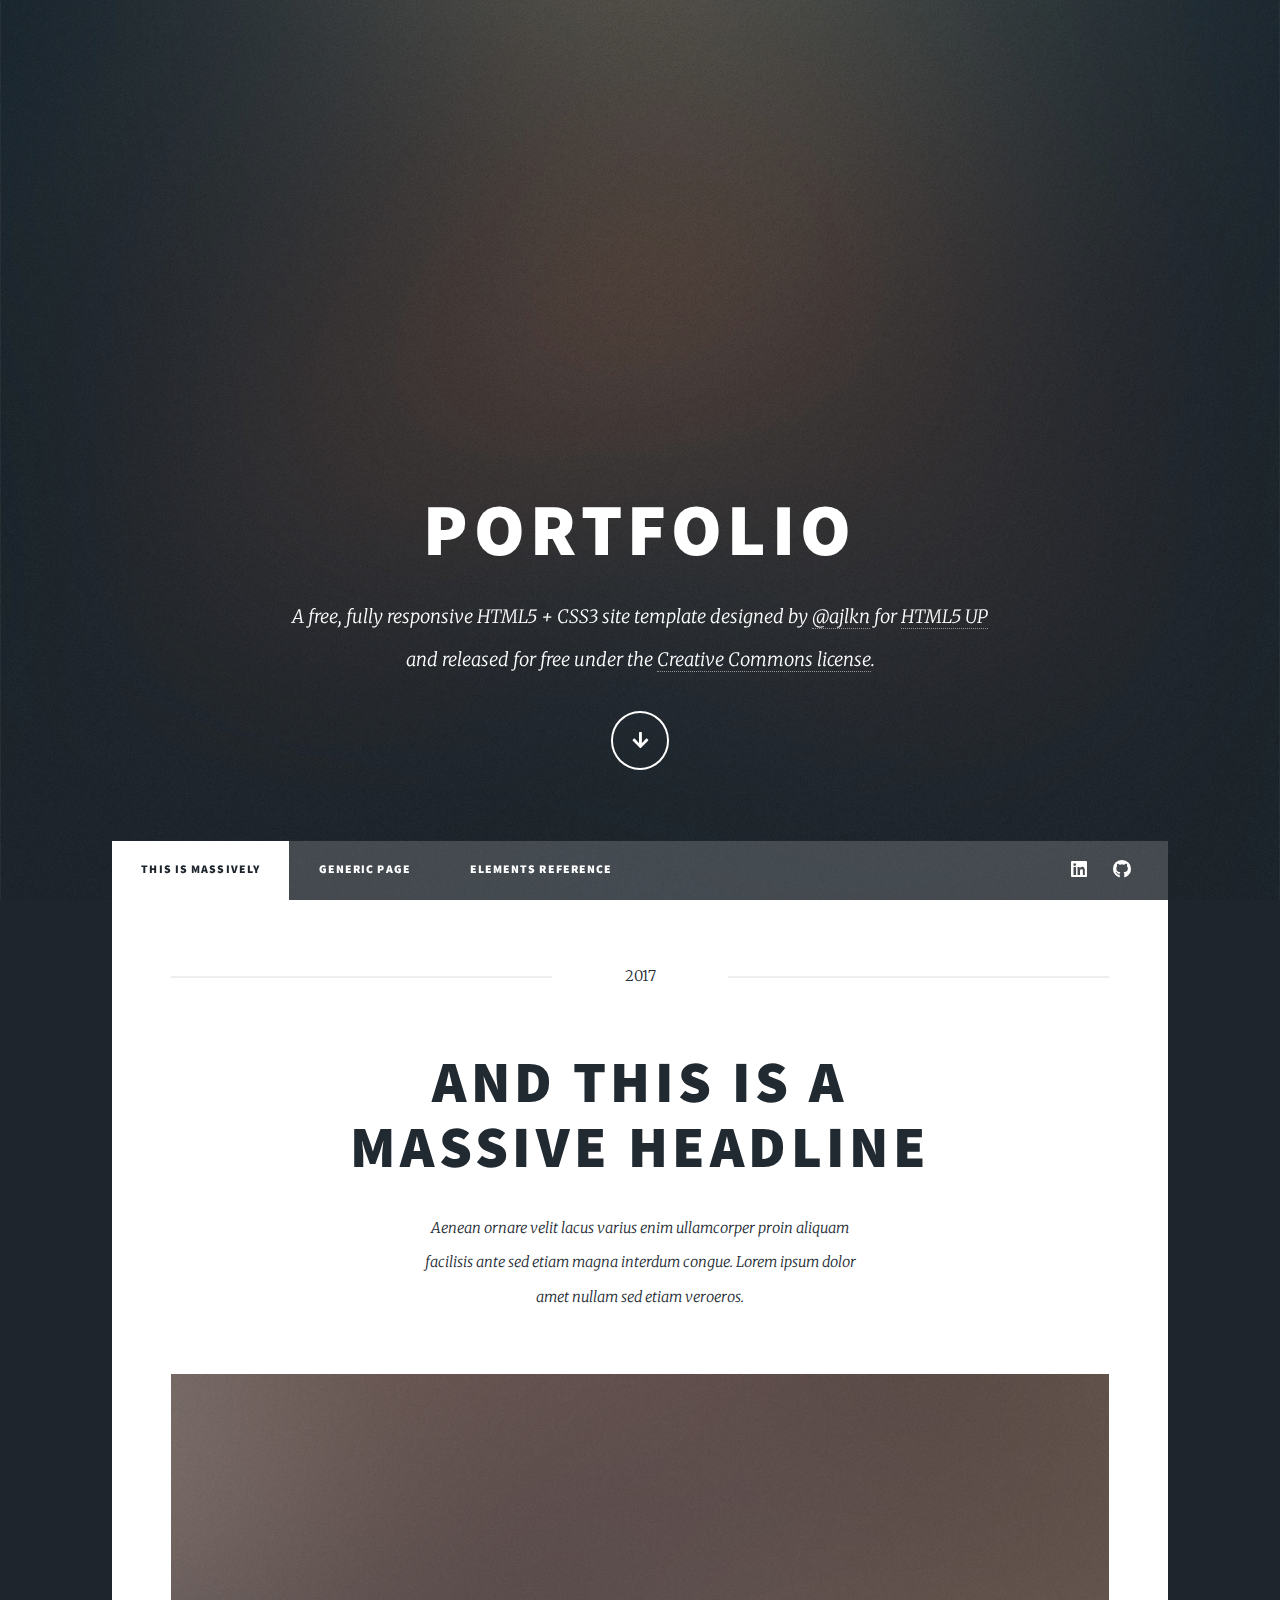
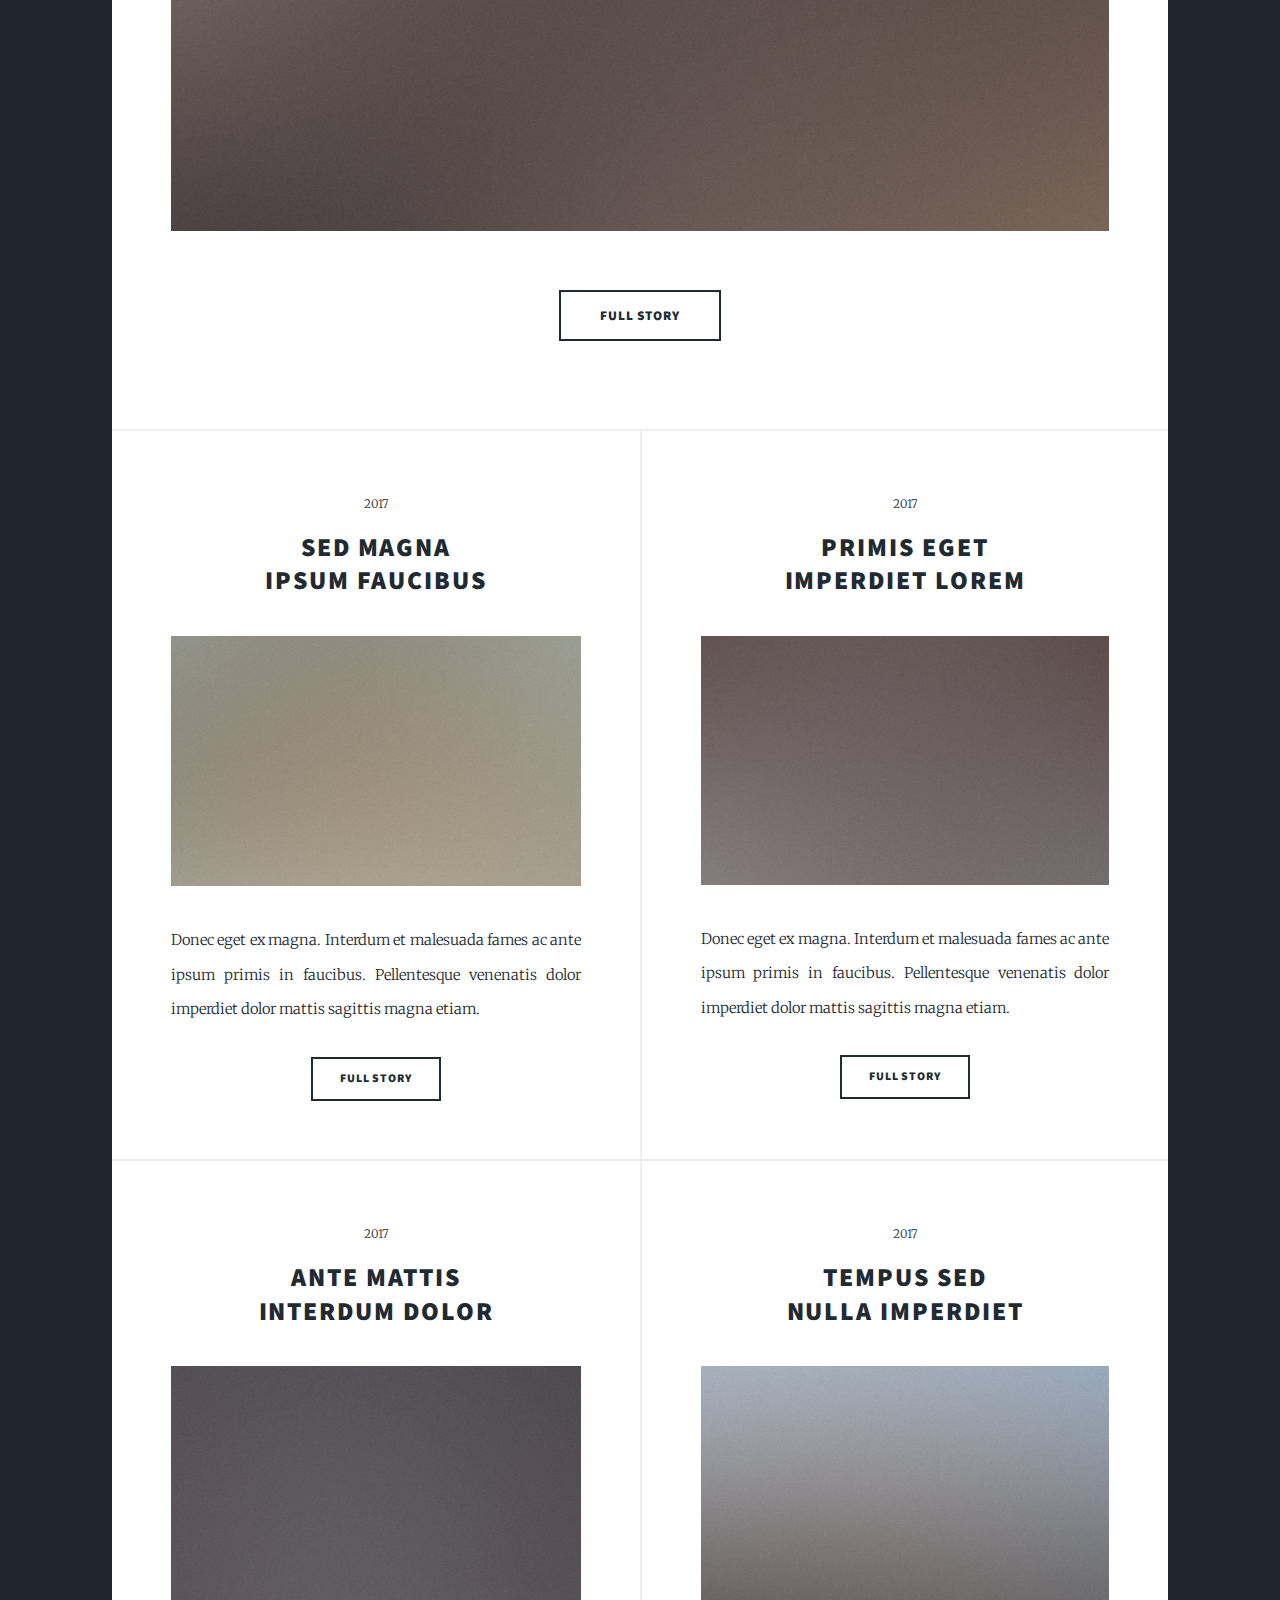
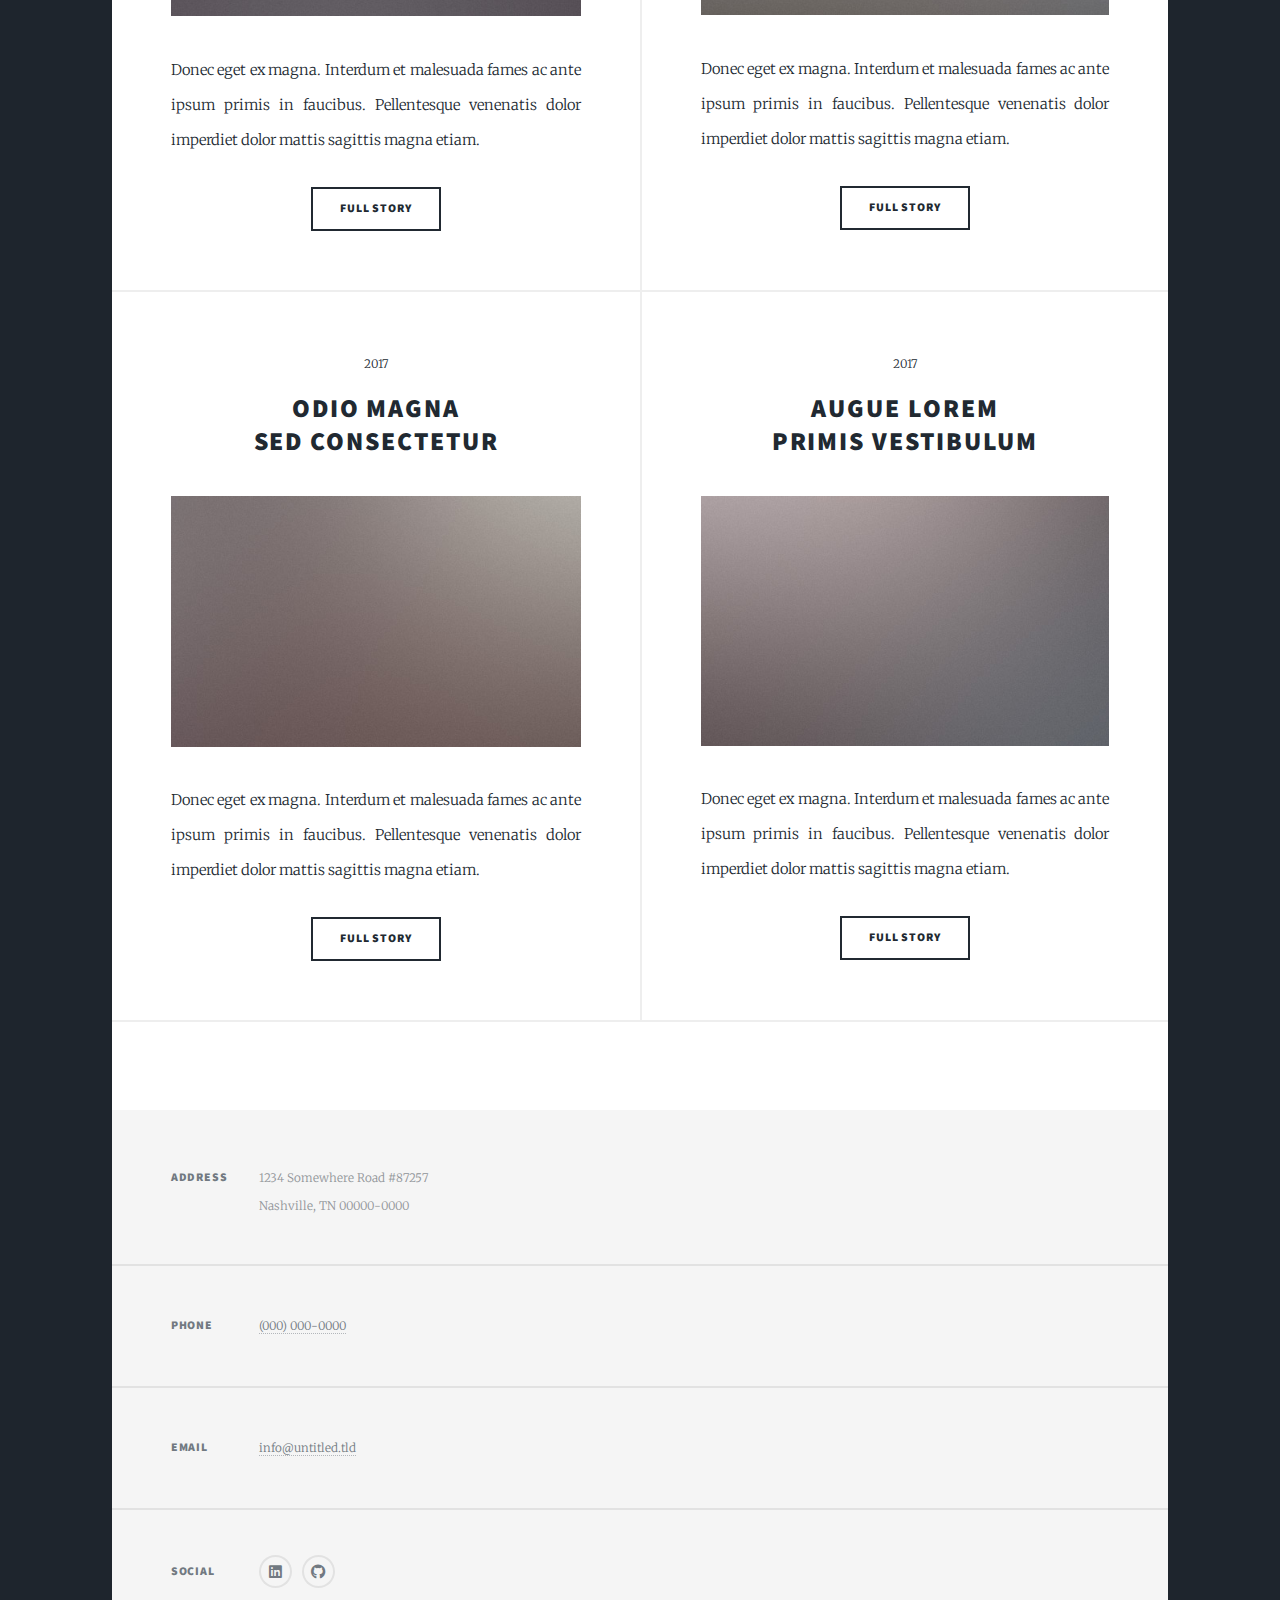
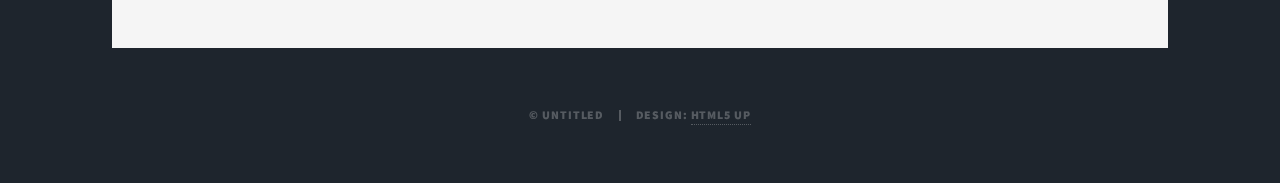
==== index.html @ 21f93334 "Add files via upload" ====
<!DOCTYPE HTML>
<!--
	Massively by HTML5 UP
	html5up.net | @ajlkn
	Free for personal and commercial use under the CCA 3.0 license (html5up.net/license)
-->
<html>
	<head>
		<title>Massively by HTML5 UP</title>
		<meta charset="utf-8" />
		<meta name="viewport" content="width=device-width, initial-scale=1, user-scalable=no" />
		<link rel="stylesheet" href="assets/css/main.css" />
		<noscript><link rel="stylesheet" href="assets/css/noscript.css" /></noscript>
	</head>
	<body class="is-preload">

		<!-- Wrapper -->
			<div id="wrapper" class="fade-in">

				<!-- Intro -->
					<div id="intro">
						<h1>Portfolio</h1>
						<p>A free, fully responsive HTML5 + CSS3 site template designed by <a href="https://twitter.com/ajlkn">@ajlkn</a> for <a href="https://html5up.net">HTML5 UP</a><br />
						and released for free under the <a href="https://html5up.net/license">Creative Commons license</a>.</p>
						<ul class="actions">
							<li><a href="#header" class="button icon solid solo fa-arrow-down scrolly">Continue</a></li>
						</ul>
					</div>

				<!-- Header -->
					<header id="header">
						<a href="index.html" class="logo">Massively</a>
					</header>

				<!-- Nav -->
					<nav id="nav">
						<ul class="links">
							<li class="active"><a href="index.html">This is Massively</a></li>
							<li><a href="generic.html">Generic Page</a></li>
							<li><a href="elements.html">Elements Reference</a></li>
						</ul>
						<ul class="icons">
							<li><a href="#" class="icon brands fa-linkedin"><span class="label">Linkedin</span></a></li>
							<li><a href="https://github.com/lightweaver2" class="icon brands fa-github"><span class="label">GitHub</span></a></li>
						</ul>
					</nav>

				<!-- Main -->
					<div id="main">

						<!-- Featured Post -->
							<article class="post featured">
								<header class="major">
									<span class="date">2017</span>
									<h2><a href="#">And this is a<br />
									massive headline</a></h2>
									<p>Aenean ornare velit lacus varius enim ullamcorper proin aliquam<br />
									facilisis ante sed etiam magna interdum congue. Lorem ipsum dolor<br />
									amet nullam sed etiam veroeros.</p>
								</header>
								<a href="#" class="image main"><img src="images/pic01.jpg" alt="" /></a>
								<ul class="actions special">
									<li><a href="#" class="button large">Full Story</a></li>
								</ul>
							</article>

						<!-- Posts -->
							<section class="posts">
								<article>
									<header>
										<span class="date">2017</span>
										<h2><a href="#">Sed magna<br />
										ipsum faucibus</a></h2>
									</header>
									<a href="#" class="image fit"><img src="images/pic02.jpg" alt="" /></a>
									<p>Donec eget ex magna. Interdum et malesuada fames ac ante ipsum primis in faucibus. Pellentesque venenatis dolor imperdiet dolor mattis sagittis magna etiam.</p>
									<ul class="actions special">
										<li><a href="#" class="button">Full Story</a></li>
									</ul>
								</article>
								<article>
									<header>
										<span class="date">2017</span>
										<h2><a href="#">Primis eget<br />
										imperdiet lorem</a></h2>
									</header>
									<a href="#" class="image fit"><img src="images/pic03.jpg" alt="" /></a>
									<p>Donec eget ex magna. Interdum et malesuada fames ac ante ipsum primis in faucibus. Pellentesque venenatis dolor imperdiet dolor mattis sagittis magna etiam.</p>
									<ul class="actions special">
										<li><a href="#" class="button">Full Story</a></li>
									</ul>
								</article>
								<article>
									<header>
										<span class="date">2017</span>
										<h2><a href="#">Ante mattis<br />
										interdum dolor</a></h2>
									</header>
									<a href="#" class="image fit"><img src="images/pic04.jpg" alt="" /></a>
									<p>Donec eget ex magna. Interdum et malesuada fames ac ante ipsum primis in faucibus. Pellentesque venenatis dolor imperdiet dolor mattis sagittis magna etiam.</p>
									<ul class="actions special">
										<li><a href="#" class="button">Full Story</a></li>
									</ul>
								</article>
								<article>
									<header>
										<span class="date">2017</span>
										<h2><a href="#">Tempus sed<br />
										nulla imperdiet</a></h2>
									</header>
									<a href="#" class="image fit"><img src="images/pic05.jpg" alt="" /></a>
									<p>Donec eget ex magna. Interdum et malesuada fames ac ante ipsum primis in faucibus. Pellentesque venenatis dolor imperdiet dolor mattis sagittis magna etiam.</p>
									<ul class="actions special">
										<li><a href="#" class="button">Full Story</a></li>
									</ul>
								</article>
								<article>
									<header>
										<span class="date">2017</span>
										<h2><a href="#">Odio magna<br />
										sed consectetur</a></h2>
									</header>
									<a href="#" class="image fit"><img src="images/pic06.jpg" alt="" /></a>
									<p>Donec eget ex magna. Interdum et malesuada fames ac ante ipsum primis in faucibus. Pellentesque venenatis dolor imperdiet dolor mattis sagittis magna etiam.</p>
									<ul class="actions special">
										<li><a href="#" class="button">Full Story</a></li>
									</ul>
								</article>
								<article>
									<header>
										<span class="date">2017</span>
										<h2><a href="#">Augue lorem<br />
										primis vestibulum</a></h2>
									</header>
									<a href="#" class="image fit"><img src="images/pic07.jpg" alt="" /></a>
									<p>Donec eget ex magna. Interdum et malesuada fames ac ante ipsum primis in faucibus. Pellentesque venenatis dolor imperdiet dolor mattis sagittis magna etiam.</p>
									<ul class="actions special">
										<li><a href="#" class="button">Full Story</a></li>
									</ul>
								</article>
							</section>

						<!-- Footer -->
							<footer>
								<!-- <div class="pagination">
									<a href="#" class="previous">Prev</a>
									<a href="#" class="page active">1</a>
									<a href="#" class="page">2</a>
									<a href="#" class="page">3</a>
									<span class="extra">&hellip;</span>
									<a href="#" class="page">8</a>
									<a href="#" class="page">9</a>
									<a href="#" class="page">10</a>
									<a href="#" class="next">Next</a>
								</div> -->
							</footer>

					</div>

				<!-- Footer -->
					<footer id="footer">
						<!-- <section>
							<form method="post" action="#">
								<div class="fields">
									<div class="field">
										<label for="name">Name</label>
										<input type="text" name="name" id="name" />
									</div>
									<div class="field">
										<label for="email">Email</label>
										<input type="text" name="email" id="email" />
									</div>
									<div class="field">
										<label for="message">Message</label>
										<textarea name="message" id="message" rows="3"></textarea>
									</div>
								</div>
								<ul class="actions">
									<li><input type="submit" value="Send Message" /></li>
								</ul>
							</form>
						</section> -->
						<section class="split contact">
							<section class="alt">
								<h3>Address</h3>
								<p>1234 Somewhere Road #87257<br />
								Nashville, TN 00000-0000</p>
							</section>
							<section>
								<h3>Phone</h3>
								<p><a href="#">(000) 000-0000</a></p>
							</section>
							<section>
								<h3>Email</h3>
								<p><a href="#">info@untitled.tld</a></p>
							</section>
							<section>
								<h3>Social</h3>
								<ul class="icons alt">
									<li><a href="#" class="icon brands fa-linkedin"><span class="label">Linkedin</span></a></li>
									<li><a href="#" class="icon brands fa-github"><span class="label">GitHub</span></a></li>
								</ul>
							</section>
						</section>
					</footer>

				<!-- Copyright -->
					<div id="copyright">
						<ul><li>&copy; Untitled</li><li>Design: <a href="https://html5up.net">HTML5 UP</a></li></ul>
					</div>

			</div>

		<!-- Scripts -->
			<script src="assets/js/jquery.min.js"></script>
			<script src="assets/js/jquery.scrollex.min.js"></script>
			<script src="assets/js/jquery.scrolly.min.js"></script>
			<script src="assets/js/browser.min.js"></script>
			<script src="assets/js/breakpoints.min.js"></script>
			<script src="assets/js/util.js"></script>
			<script src="assets/js/main.js"></script>

	</body>
</html>
---- assets/css/main.css ----
@import url(fontawesome-all.min.css);
@import url("https://fonts.googleapis.com/css?family=Merriweather:300,700,300italic,700italic|Source+Sans+Pro:900");

/*
	Massively by HTML5 UP
	html5up.net | @ajlkn
	Free for personal and commercial use under the CCA 3.0 license (html5up.net/license)
*/

html, body, div, span, applet, object,
iframe, h1, h2, h3, h4, h5, h6, p, blockquote,
pre, a, abbr, acronym, address, big, cite,
code, del, dfn, em, img, ins, kbd, q, s, samp,
small, strike, strong, sub, sup, tt, var, b,
u, i, center, dl, dt, dd, ol, ul, li, fieldset,
form, label, legend, table, caption, tbody,
tfoot, thead, tr, th, td, article, aside,
canvas, details, embed, figure, figcaption,
footer, header, hgroup, menu, nav, output, ruby,
section, summary, time, mark, audio, video {
	margin: 0;
	padding: 0;
	border: 0;
	font-size: 100%;
	font: inherit;
	vertical-align: baseline;}

article, aside, details, figcaption, figure,
footer, header, hgroup, menu, nav, section {
	display: block;}

body {
	line-height: 1;
}

ol, ul {
	list-style: none;
}

blockquote, q {
	quotes: none;
}

	blockquote:before, blockquote:after, q:before, q:after {
		content: '';
		content: none;
	}

table {
	border-collapse: collapse;
	border-spacing: 0;
}

body {
	-webkit-text-size-adjust: none;
}

mark {
	background-color: transparent;
	color: inherit;
}

input::-moz-focus-inner {
	border: 0;
	padding: 0;
}

input, select, textarea {
	-moz-appearance: none;
	-webkit-appearance: none;
	-ms-appearance: none;
	appearance: none;
}

/* Basic */

	@-ms-viewport {
		width: device-width;
	}

	body {
		-ms-overflow-style: scrollbar;
	}

	@media screen and (max-width: 480px) {

		html, body {
			min-width: 320px;
		}

	}

	html {
		box-sizing: border-box;
	}

	*, *:before, *:after {
		box-sizing: inherit;
	}

	body {
		background-color: #1e252d;
	}

		body.is-preload *, body.is-preload *:before, body.is-preload *:after {
			-moz-animation: none !important;
			-webkit-animation: none !important;
			-ms-animation: none !important;
			animation: none !important;
			-moz-transition: none !important;
			-webkit-transition: none !important;
			-ms-transition: none !important;
			transition: none !important;
		}

/* Type */

	html {
		font-size: 16pt;
	}

		@media screen and (max-width: 1680px) {

			html {
				font-size: 12pt;
			}

		}

		@media screen and (max-width: 1280px) {

			html {
				font-size: 11pt;
			}

		}

		@media screen and (max-width: 360px) {

			html {
				font-size: 10pt;
			}

		}

	body {
		color: #212931;
	}

	body, input, select, textarea {
		font-family: "Merriweather", Georgia, serif;
		font-weight: 300;
		font-size: 1rem;
		line-height: 2.375;
	}

	a {
		-moz-transition: color 0.2s ease-in-out, background-color 0.2s ease-in-out, border-color 0.2s ease-in-out, box-shadow 0.2s ease-in-out;
		-webkit-transition: color 0.2s ease-in-out, background-color 0.2s ease-in-out, border-color 0.2s ease-in-out, box-shadow 0.2s ease-in-out;
		-ms-transition: color 0.2s ease-in-out, background-color 0.2s ease-in-out, border-color 0.2s ease-in-out, box-shadow 0.2s ease-in-out;
		transition: color 0.2s ease-in-out, background-color 0.2s ease-in-out, border-color 0.2s ease-in-out, box-shadow 0.2s ease-in-out;
		border-bottom: dotted 1px;
		text-decoration: none;
	}

		a:hover {
			border-bottom-color: transparent;
		}

	strong, b {
		font-weight: 600;
	}

	em, i {
		font-style: italic;
	}

	p {
		text-align: justify;
		margin: 0 0 2rem 0;
	}

	h1, h2, h3, h4, h5, h6 {
		font-family: "Source Sans Pro", Helvetica, sans-serif;
		font-weight: 900;
		line-height: 1.5;
		letter-spacing: 0.075em;
		text-transform: uppercase;
		margin: 0 0 1rem 0;
	}

		h1 a, h2 a, h3 a, h4 a, h5 a, h6 a {
			border-bottom: 0;
			color: inherit;
			text-decoration: none;
		}

	h1 {
		font-size: 4rem;
		line-height: 1.1;
		margin: 0 0 2rem 0;
	}

	h2 {
		font-size: 1.75rem;
		line-height: 1.3;
		margin: 0 0 1.5rem 0;
	}

	h3 {
		font-size: 1.25rem;
		margin: 0 0 1.5rem 0;
	}

	h4 {
		font-size: 1rem;
	}

	h5 {
		font-size: 0.9rem;
	}

	h6 {
		font-size: 0.8rem;
	}

	sub {
		font-size: 0.8rem;
		position: relative;
		top: 0.5rem;
	}

	sup {
		font-size: 0.8rem;
		position: relative;
		top: -0.5rem;
	}

	blockquote {
		border-left: solid 4px;
		font-style: italic;
		margin: 0 0 2rem 0;
		padding: 0.5rem 0 0.5rem 2rem;
	}

	code {
		border: solid 2px;
		font-family: "Courier New", monospace;
		font-size: 0.9rem;
		margin: 0 0.25rem;
		padding: 0.25rem 0.65rem;
	}

	pre {
		-webkit-overflow-scrolling: touch;
		font-family: "Courier New", monospace;
		font-size: 0.9rem;
		margin: 0 0 2rem 0;
	}

		pre code {
			display: block;
			line-height: 1.75;
			padding: 1rem 1.5rem;
			overflow-x: auto;
		}

	hr {
		border: 0;
		border-bottom: solid 2px;
		margin: 3rem 0;
	}

		hr.major {
			margin: 5rem 0;
		}

	.align-left {
		text-align: left;
	}

	.align-center {
		text-align: center;
	}

	.align-right {
		text-align: right;
	}

	input, select, textarea {
		color: #212931;
	}

	a {
		color: #212931;
		border-bottom-color: rgba(33, 41, 49, 0.5);
	}

		a:hover {
			border-bottom-color: transparent;
			color: #18bfef !important;
		}

	strong, b {
		color: #212931;
	}

	h1, h2, h3, h4, h5, h6 {
		color: #212931;
	}

	blockquote {
		border-left-color: #eeeeee;
	}

	code {
		background: rgba(220, 220, 220, 0.25);
		border-color: #eeeeee;
	}

	hr {
		border-bottom-color: #eeeeee;
	}

/* Row */

	.row {
		display: flex;
		flex-wrap: wrap;
		box-sizing: border-box;
		align-items: stretch;
	}

		.row > * {
			box-sizing: border-box;
		}

		.row.gtr-uniform > * > :last-child {
			margin-bottom: 0;
		}

		.row.aln-left {
			justify-content: flex-start;
		}

		.row.aln-center {
			justify-content: center;
		}

		.row.aln-right {
			justify-content: flex-end;
		}

		.row.aln-top {
			align-items: flex-start;
		}

		.row.aln-middle {
			align-items: center;
		}

		.row.aln-bottom {
			align-items: flex-end;
		}

		.row > .imp {
			order: -1;
		}

		.row > .col-1 {
			width: 8.33333%;
		}

		.row > .off-1 {
			margin-left: 8.33333%;
		}

		.row > .col-2 {
			width: 16.66667%;
		}

		.row > .off-2 {
			margin-left: 16.66667%;
		}

		.row > .col-3 {
			width: 25%;
		}

		.row > .off-3 {
			margin-left: 25%;
		}

		.row > .col-4 {
			width: 33.33333%;
		}

		.row > .off-4 {
			margin-left: 33.33333%;
		}

		.row > .col-5 {
			width: 41.66667%;
		}

		.row > .off-5 {
			margin-left: 41.66667%;
		}

		.row > .col-6 {
			width: 50%;
		}

		.row > .off-6 {
			margin-left: 50%;
		}

		.row > .col-7 {
			width: 58.33333%;
		}

		.row > .off-7 {
			margin-left: 58.33333%;
		}

		.row > .col-8 {
			width: 66.66667%;
		}

		.row > .off-8 {
			margin-left: 66.66667%;
		}

		.row > .col-9 {
			width: 75%;
		}

		.row > .off-9 {
			margin-left: 75%;
		}

		.row > .col-10 {
			width: 83.33333%;
		}

		.row > .off-10 {
			margin-left: 83.33333%;
		}

		.row > .col-11 {
			width: 91.66667%;
		}

		.row > .off-11 {
			margin-left: 91.66667%;
		}

		.row > .col-12 {
			width: 100%;
		}

		.row > .off-12 {
			margin-left: 100%;
		}

		.row.gtr-0 {
			margin-top: 0;
			margin-left: 0rem;
		}

			.row.gtr-0 > * {
				padding: 0 0 0 0rem;
			}

			.row.gtr-0.gtr-uniform {
				margin-top: 0rem;
			}

				.row.gtr-0.gtr-uniform > * {
					padding-top: 0rem;
				}

		.row.gtr-25 {
			margin-top: 0;
			margin-left: -0.375rem;
		}

			.row.gtr-25 > * {
				padding: 0 0 0 0.375rem;
			}

			.row.gtr-25.gtr-uniform {
				margin-top: -0.375rem;
			}

				.row.gtr-25.gtr-uniform > * {
					padding-top: 0.375rem;
				}

		.row.gtr-50 {
			margin-top: 0;
			margin-left: -0.75rem;
		}

			.row.gtr-50 > * {
				padding: 0 0 0 0.75rem;
			}

			.row.gtr-50.gtr-uniform {
				margin-top: -0.75rem;
			}

				.row.gtr-50.gtr-uniform > * {
					padding-top: 0.75rem;
				}

		.row {
			margin-top: 0;
			margin-left: -1.5rem;
		}

			.row > * {
				padding: 0 0 0 1.5rem;
			}

			.row.gtr-uniform {
				margin-top: -1.5rem;
			}

				.row.gtr-uniform > * {
					padding-top: 1.5rem;
				}

		.row.gtr-150 {
			margin-top: 0;
			margin-left: -2.25rem;
		}

			.row.gtr-150 > * {
				padding: 0 0 0 2.25rem;
			}

			.row.gtr-150.gtr-uniform {
				margin-top: -2.25rem;
			}

				.row.gtr-150.gtr-uniform > * {
					padding-top: 2.25rem;
				}

		.row.gtr-200 {
			margin-top: 0;
			margin-left: -3rem;
		}

			.row.gtr-200 > * {
				padding: 0 0 0 3rem;
			}

			.row.gtr-200.gtr-uniform {
				margin-top: -3rem;
			}

				.row.gtr-200.gtr-uniform > * {
					padding-top: 3rem;
				}

		@media screen and (max-width: 1680px) {

			.row {
				display: flex;
				flex-wrap: wrap;
				box-sizing: border-box;
				align-items: stretch;
			}

				.row > * {
					box-sizing: border-box;
				}

				.row.gtr-uniform > * > :last-child {
					margin-bottom: 0;
				}

				.row.aln-left {
					justify-content: flex-start;
				}

				.row.aln-center {
					justify-content: center;
				}

				.row.aln-right {
					justify-content: flex-end;
				}

				.row.aln-top {
					align-items: flex-start;
				}

				.row.aln-middle {
					align-items: center;
				}

				.row.aln-bottom {
					align-items: flex-end;
				}

				.row > .imp-xlarge {
					order: -1;
				}

				.row > .col-1-xlarge {
					width: 8.33333%;
				}

				.row > .off-1-xlarge {
					margin-left: 8.33333%;
				}

				.row > .col-2-xlarge {
					width: 16.66667%;
				}

				.row > .off-2-xlarge {
					margin-left: 16.66667%;
				}

				.row > .col-3-xlarge {
					width: 25%;
				}

				.row > .off-3-xlarge {
					margin-left: 25%;
				}

				.row > .col-4-xlarge {
					width: 33.33333%;
				}

				.row > .off-4-xlarge {
					margin-left: 33.33333%;
				}

				.row > .col-5-xlarge {
					width: 41.66667%;
				}

				.row > .off-5-xlarge {
					margin-left: 41.66667%;
				}

				.row > .col-6-xlarge {
					width: 50%;
				}

				.row > .off-6-xlarge {
					margin-left: 50%;
				}

				.row > .col-7-xlarge {
					width: 58.33333%;
				}

				.row > .off-7-xlarge {
					margin-left: 58.33333%;
				}

				.row > .col-8-xlarge {
					width: 66.66667%;
				}

				.row > .off-8-xlarge {
					margin-left: 66.66667%;
				}

				.row > .col-9-xlarge {
					width: 75%;
				}

				.row > .off-9-xlarge {
					margin-left: 75%;
				}

				.row > .col-10-xlarge {
					width: 83.33333%;
				}

				.row > .off-10-xlarge {
					margin-left: 83.33333%;
				}

				.row > .col-11-xlarge {
					width: 91.66667%;
				}

				.row > .off-11-xlarge {
					margin-left: 91.66667%;
				}

				.row > .col-12-xlarge {
					width: 100%;
				}

				.row > .off-12-xlarge {
					margin-left: 100%;
				}

				.row.gtr-0 {
					margin-top: 0;
					margin-left: 0rem;
				}

					.row.gtr-0 > * {
						padding: 0 0 0 0rem;
					}

					.row.gtr-0.gtr-uniform {
						margin-top: 0rem;
					}

						.row.gtr-0.gtr-uniform > * {
							padding-top: 0rem;
						}

				.row.gtr-25 {
					margin-top: 0;
					margin-left: -0.375rem;
				}

					.row.gtr-25 > * {
						padding: 0 0 0 0.375rem;
					}

					.row.gtr-25.gtr-uniform {
						margin-top: -0.375rem;
					}

						.row.gtr-25.gtr-uniform > * {
							padding-top: 0.375rem;
						}

				.row.gtr-50 {
					margin-top: 0;
					margin-left: -0.75rem;
				}

					.row.gtr-50 > * {
						padding: 0 0 0 0.75rem;
					}

					.row.gtr-50.gtr-uniform {
						margin-top: -0.75rem;
					}

						.row.gtr-50.gtr-uniform > * {
							padding-top: 0.75rem;
						}

				.row {
					margin-top: 0;
					margin-left: -1.5rem;
				}

					.row > * {
						padding: 0 0 0 1.5rem;
					}

					.row.gtr-uniform {
						margin-top: -1.5rem;
					}

						.row.gtr-uniform > * {
							padding-top: 1.5rem;
						}

				.row.gtr-150 {
					margin-top: 0;
					margin-left: -2.25rem;
				}

					.row.gtr-150 > * {
						padding: 0 0 0 2.25rem;
					}

					.row.gtr-150.gtr-uniform {
						margin-top: -2.25rem;
					}

						.row.gtr-150.gtr-uniform > * {
							padding-top: 2.25rem;
						}

				.row.gtr-200 {
					margin-top: 0;
					margin-left: -3rem;
				}

					.row.gtr-200 > * {
						padding: 0 0 0 3rem;
					}

					.row.gtr-200.gtr-uniform {
						margin-top: -3rem;
					}

						.row.gtr-200.gtr-uniform > * {
							padding-top: 3rem;
						}

		}

		@media screen and (max-width: 1280px) {

			.row {
				display: flex;
				flex-wrap: wrap;
				box-sizing: border-box;
				align-items: stretch;
			}

				.row > * {
					box-sizing: border-box;
				}

				.row.gtr-uniform > * > :last-child {
					margin-bottom: 0;
				}

				.row.aln-left {
					justify-content: flex-start;
				}

				.row.aln-center {
					justify-content: center;
				}

				.row.aln-right {
					justify-content: flex-end;
				}

				.row.aln-top {
					align-items: flex-start;
				}

				.row.aln-middle {
					align-items: center;
				}

				.row.aln-bottom {
					align-items: flex-end;
				}

				.row > .imp-large {
					order: -1;
				}

				.row > .col-1-large {
					width: 8.33333%;
				}

				.row > .off-1-large {
					margin-left: 8.33333%;
				}

				.row > .col-2-large {
					width: 16.66667%;
				}

				.row > .off-2-large {
					margin-left: 16.66667%;
				}

				.row > .col-3-large {
					width: 25%;
				}

				.row > .off-3-large {
					margin-left: 25%;
				}

				.row > .col-4-large {
					width: 33.33333%;
				}

				.row > .off-4-large {
					margin-left: 33.33333%;
				}

				.row > .col-5-large {
					width: 41.66667%;
				}

				.row > .off-5-large {
					margin-left: 41.66667%;
				}

				.row > .col-6-large {
					width: 50%;
				}

				.row > .off-6-large {
					margin-left: 50%;
				}

				.row > .col-7-large {
					width: 58.33333%;
				}

				.row > .off-7-large {
					margin-left: 58.33333%;
				}

				.row > .col-8-large {
					width: 66.66667%;
				}

				.row > .off-8-large {
					margin-left: 66.66667%;
				}

				.row > .col-9-large {
					width: 75%;
				}

				.row > .off-9-large {
					margin-left: 75%;
				}

				.row > .col-10-large {
					width: 83.33333%;
				}

				.row > .off-10-large {
					margin-left: 83.33333%;
				}

				.row > .col-11-large {
					width: 91.66667%;
				}

				.row > .off-11-large {
					margin-left: 91.66667%;
				}

				.row > .col-12-large {
					width: 100%;
				}

				.row > .off-12-large {
					margin-left: 100%;
				}

				.row.gtr-0 {
					margin-top: 0;
					margin-left: 0rem;
				}

					.row.gtr-0 > * {
						padding: 0 0 0 0rem;
					}

					.row.gtr-0.gtr-uniform {
						margin-top: 0rem;
					}

						.row.gtr-0.gtr-uniform > * {
							padding-top: 0rem;
						}

				.row.gtr-25 {
					margin-top: 0;
					margin-left: -0.375rem;
				}

					.row.gtr-25 > * {
						padding: 0 0 0 0.375rem;
					}

					.row.gtr-25.gtr-uniform {
						margin-top: -0.375rem;
					}

						.row.gtr-25.gtr-uniform > * {
							padding-top: 0.375rem;
						}

				.row.gtr-50 {
					margin-top: 0;
					margin-left: -0.75rem;
				}

					.row.gtr-50 > * {
						padding: 0 0 0 0.75rem;
					}

					.row.gtr-50.gtr-uniform {
						margin-top: -0.75rem;
					}

						.row.gtr-50.gtr-uniform > * {
							padding-top: 0.75rem;
						}

				.row {
					margin-top: 0;
					margin-left: -1.5rem;
				}

					.row > * {
						padding: 0 0 0 1.5rem;
					}

					.row.gtr-uniform {
						margin-top: -1.5rem;
					}

						.row.gtr-uniform > * {
							padding-top: 1.5rem;
						}

				.row.gtr-150 {
					margin-top: 0;
					margin-left: -2.25rem;
				}

					.row.gtr-150 > * {
						padding: 0 0 0 2.25rem;
					}

					.row.gtr-150.gtr-uniform {
						margin-top: -2.25rem;
					}

						.row.gtr-150.gtr-uniform > * {
							padding-top: 2.25rem;
						}

				.row.gtr-200 {
					margin-top: 0;
					margin-left: -3rem;
				}

					.row.gtr-200 > * {
						padding: 0 0 0 3rem;
					}

					.row.gtr-200.gtr-uniform {
						margin-top: -3rem;
					}

						.row.gtr-200.gtr-uniform > * {
							padding-top: 3rem;
						}

		}

		@media screen and (max-width: 980px) {

			.row {
				display: flex;
				flex-wrap: wrap;
				box-sizing: border-box;
				align-items: stretch;
			}

				.row > * {
					box-sizing: border-box;
				}

				.row.gtr-uniform > * > :last-child {
					margin-bottom: 0;
				}

				.row.aln-left {
					justify-content: flex-start;
				}

				.row.aln-center {
					justify-content: center;
				}

				.row.aln-right {
					justify-content: flex-end;
				}

				.row.aln-top {
					align-items: flex-start;
				}

				.row.aln-middle {
					align-items: center;
				}

				.row.aln-bottom {
					align-items: flex-end;
				}

				.row > .imp-medium {
					order: -1;
				}

				.row > .col-1-medium {
					width: 8.33333%;
				}

				.row > .off-1-medium {
					margin-left: 8.33333%;
				}

				.row > .col-2-medium {
					width: 16.66667%;
				}

				.row > .off-2-medium {
					margin-left: 16.66667%;
				}

				.row > .col-3-medium {
					width: 25%;
				}

				.row > .off-3-medium {
					margin-left: 25%;
				}

				.row > .col-4-medium {
					width: 33.33333%;
				}

				.row > .off-4-medium {
					margin-left: 33.33333%;
				}

				.row > .col-5-medium {
					width: 41.66667%;
				}

				.row > .off-5-medium {
					margin-left: 41.66667%;
				}

				.row > .col-6-medium {
					width: 50%;
				}

				.row > .off-6-medium {
					margin-left: 50%;
				}

				.row > .col-7-medium {
					width: 58.33333%;
				}

				.row > .off-7-medium {
					margin-left: 58.33333%;
				}

				.row > .col-8-medium {
					width: 66.66667%;
				}

				.row > .off-8-medium {
					margin-left: 66.66667%;
				}

				.row > .col-9-medium {
					width: 75%;
				}

				.row > .off-9-medium {
					margin-left: 75%;
				}

				.row > .col-10-medium {
					width: 83.33333%;
				}

				.row > .off-10-medium {
					margin-left: 83.33333%;
				}

				.row > .col-11-medium {
					width: 91.66667%;
				}

				.row > .off-11-medium {
					margin-left: 91.66667%;
				}

				.row > .col-12-medium {
					width: 100%;
				}

				.row > .off-12-medium {
					margin-left: 100%;
				}

				.row.gtr-0 {
					margin-top: 0;
					margin-left: 0rem;
				}

					.row.gtr-0 > * {
						padding: 0 0 0 0rem;
					}

					.row.gtr-0.gtr-uniform {
						margin-top: 0rem;
					}

						.row.gtr-0.gtr-uniform > * {
							padding-top: 0rem;
						}

				.row.gtr-25 {
					margin-top: 0;
					margin-left: -0.375rem;
				}

					.row.gtr-25 > * {
						padding: 0 0 0 0.375rem;
					}

					.row.gtr-25.gtr-uniform {
						margin-top: -0.375rem;
					}

						.row.gtr-25.gtr-uniform > * {
							padding-top: 0.375rem;
						}

				.row.gtr-50 {
					margin-top: 0;
					margin-left: -0.75rem;
				}

					.row.gtr-50 > * {
						padding: 0 0 0 0.75rem;
					}

					.row.gtr-50.gtr-uniform {
						margin-top: -0.75rem;
					}

						.row.gtr-50.gtr-uniform > * {
							padding-top: 0.75rem;
						}

				.row {
					margin-top: 0;
					margin-left: -1.5rem;
				}

					.row > * {
						padding: 0 0 0 1.5rem;
					}

					.row.gtr-uniform {
						margin-top: -1.5rem;
					}

						.row.gtr-uniform > * {
							padding-top: 1.5rem;
						}

				.row.gtr-150 {
					margin-top: 0;
					margin-left: -2.25rem;
				}

					.row.gtr-150 > * {
						padding: 0 0 0 2.25rem;
					}

					.row.gtr-150.gtr-uniform {
						margin-top: -2.25rem;
					}

						.row.gtr-150.gtr-uniform > * {
							padding-top: 2.25rem;
						}

				.row.gtr-200 {
					margin-top: 0;
					margin-left: -3rem;
				}

					.row.gtr-200 > * {
						padding: 0 0 0 3rem;
					}

					.row.gtr-200.gtr-uniform {
						margin-top: -3rem;
					}

						.row.gtr-200.gtr-uniform > * {
							padding-top: 3rem;
						}

		}

		@media screen and (max-width: 736px) {

			.row {
				display: flex;
				flex-wrap: wrap;
				box-sizing: border-box;
				align-items: stretch;
			}

				.row > * {
					box-sizing: border-box;
				}

				.row.gtr-uniform > * > :last-child {
					margin-bottom: 0;
				}

				.row.aln-left {
					justify-content: flex-start;
				}

				.row.aln-center {
					justify-content: center;
				}

				.row.aln-right {
					justify-content: flex-end;
				}

				.row.aln-top {
					align-items: flex-start;
				}

				.row.aln-middle {
					align-items: center;
				}

				.row.aln-bottom {
					align-items: flex-end;
				}

				.row > .imp-small {
					order: -1;
				}

				.row > .col-1-small {
					width: 8.33333%;
				}

				.row > .off-1-small {
					margin-left: 8.33333%;
				}

				.row > .col-2-small {
					width: 16.66667%;
				}

				.row > .off-2-small {
					margin-left: 16.66667%;
				}

				.row > .col-3-small {
					width: 25%;
				}

				.row > .off-3-small {
					margin-left: 25%;
				}

				.row > .col-4-small {
					width: 33.33333%;
				}

				.row > .off-4-small {
					margin-left: 33.33333%;
				}

				.row > .col-5-small {
					width: 41.66667%;
				}

				.row > .off-5-small {
					margin-left: 41.66667%;
				}

				.row > .col-6-small {
					width: 50%;
				}

				.row > .off-6-small {
					margin-left: 50%;
				}

				.row > .col-7-small {
					width: 58.33333%;
				}

				.row > .off-7-small {
					margin-left: 58.33333%;
				}

				.row > .col-8-small {
					width: 66.66667%;
				}

				.row > .off-8-small {
					margin-left: 66.66667%;
				}

				.row > .col-9-small {
					width: 75%;
				}

				.row > .off-9-small {
					margin-left: 75%;
				}

				.row > .col-10-small {
					width: 83.33333%;
				}

				.row > .off-10-small {
					margin-left: 83.33333%;
				}

				.row > .col-11-small {
					width: 91.66667%;
				}

				.row > .off-11-small {
					margin-left: 91.66667%;
				}

				.row > .col-12-small {
					width: 100%;
				}

				.row > .off-12-small {
					margin-left: 100%;
				}

				.row.gtr-0 {
					margin-top: 0;
					margin-left: 0rem;
				}

					.row.gtr-0 > * {
						padding: 0 0 0 0rem;
					}

					.row.gtr-0.gtr-uniform {
						margin-top: 0rem;
					}

						.row.gtr-0.gtr-uniform > * {
							padding-top: 0rem;
						}

				.row.gtr-25 {
					margin-top: 0;
					margin-left: -0.375rem;
				}

					.row.gtr-25 > * {
						padding: 0 0 0 0.375rem;
					}

					.row.gtr-25.gtr-uniform {
						margin-top: -0.375rem;
					}

						.row.gtr-25.gtr-uniform > * {
							padding-top: 0.375rem;
						}

				.row.gtr-50 {
					margin-top: 0;
					margin-left: -0.75rem;
				}

					.row.gtr-50 > * {
						padding: 0 0 0 0.75rem;
					}

					.row.gtr-50.gtr-uniform {
						margin-top: -0.75rem;
					}

						.row.gtr-50.gtr-uniform > * {
							padding-top: 0.75rem;
						}

				.row {
					margin-top: 0;
					margin-left: -1.5rem;
				}

					.row > * {
						padding: 0 0 0 1.5rem;
					}

					.row.gtr-uniform {
						margin-top: -1.5rem;
					}

						.row.gtr-uniform > * {
							padding-top: 1.5rem;
						}

				.row.gtr-150 {
					margin-top: 0;
					margin-left: -2.25rem;
				}

					.row.gtr-150 > * {
						padding: 0 0 0 2.25rem;
					}

					.row.gtr-150.gtr-uniform {
						margin-top: -2.25rem;
					}

						.row.gtr-150.gtr-uniform > * {
							padding-top: 2.25rem;
						}

				.row.gtr-200 {
					margin-top: 0;
					margin-left: -3rem;
				}

					.row.gtr-200 > * {
						padding: 0 0 0 3rem;
					}

					.row.gtr-200.gtr-uniform {
						margin-top: -3rem;
					}

						.row.gtr-200.gtr-uniform > * {
							padding-top: 3rem;
						}

		}

		@media screen and (max-width: 480px) {

			.row {
				display: flex;
				flex-wrap: wrap;
				box-sizing: border-box;
				align-items: stretch;
			}

				.row > * {
					box-sizing: border-box;
				}

				.row.gtr-uniform > * > :last-child {
					margin-bottom: 0;
				}

				.row.aln-left {
					justify-content: flex-start;
				}

				.row.aln-center {
					justify-content: center;
				}

				.row.aln-right {
					justify-content: flex-end;
				}

				.row.aln-top {
					align-items: flex-start;
				}

				.row.aln-middle {
					align-items: center;
				}

				.row.aln-bottom {
					align-items: flex-end;
				}

				.row > .imp-xsmall {
					order: -1;
				}

				.row > .col-1-xsmall {
					width: 8.33333%;
				}

				.row > .off-1-xsmall {
					margin-left: 8.33333%;
				}

				.row > .col-2-xsmall {
					width: 16.66667%;
				}

				.row > .off-2-xsmall {
					margin-left: 16.66667%;
				}

				.row > .col-3-xsmall {
					width: 25%;
				}

				.row > .off-3-xsmall {
					margin-left: 25%;
				}

				.row > .col-4-xsmall {
					width: 33.33333%;
				}

				.row > .off-4-xsmall {
					margin-left: 33.33333%;
				}

				.row > .col-5-xsmall {
					width: 41.66667%;
				}

				.row > .off-5-xsmall {
					margin-left: 41.66667%;
				}

				.row > .col-6-xsmall {
					width: 50%;
				}

				.row > .off-6-xsmall {
					margin-left: 50%;
				}

				.row > .col-7-xsmall {
					width: 58.33333%;
				}

				.row > .off-7-xsmall {
					margin-left: 58.33333%;
				}

				.row > .col-8-xsmall {
					width: 66.66667%;
				}

				.row > .off-8-xsmall {
					margin-left: 66.66667%;
				}

				.row > .col-9-xsmall {
					width: 75%;
				}

				.row > .off-9-xsmall {
					margin-left: 75%;
				}

				.row > .col-10-xsmall {
					width: 83.33333%;
				}

				.row > .off-10-xsmall {
					margin-left: 83.33333%;
				}

				.row > .col-11-xsmall {
					width: 91.66667%;
				}

				.row > .off-11-xsmall {
					margin-left: 91.66667%;
				}

				.row > .col-12-xsmall {
					width: 100%;
				}

				.row > .off-12-xsmall {
					margin-left: 100%;
				}

				.row.gtr-0 {
					margin-top: 0;
					margin-left: 0rem;
				}

					.row.gtr-0 > * {
						padding: 0 0 0 0rem;
					}

					.row.gtr-0.gtr-uniform {
						margin-top: 0rem;
					}

						.row.gtr-0.gtr-uniform > * {
							padding-top: 0rem;
						}

				.row.gtr-25 {
					margin-top: 0;
					margin-left: -0.375rem;
				}

					.row.gtr-25 > * {
						padding: 0 0 0 0.375rem;
					}

					.row.gtr-25.gtr-uniform {
						margin-top: -0.375rem;
					}

						.row.gtr-25.gtr-uniform > * {
							padding-top: 0.375rem;
						}

				.row.gtr-50 {
					margin-top: 0;
					margin-left: -0.75rem;
				}

					.row.gtr-50 > * {
						padding: 0 0 0 0.75rem;
					}

					.row.gtr-50.gtr-uniform {
						margin-top: -0.75rem;
					}

						.row.gtr-50.gtr-uniform > * {
							padding-top: 0.75rem;
						}

				.row {
					margin-top: 0;
					margin-left: -1.5rem;
				}

					.row > * {
						padding: 0 0 0 1.5rem;
					}

					.row.gtr-uniform {
						margin-top: -1.5rem;
					}

						.row.gtr-uniform > * {
							padding-top: 1.5rem;
						}

				.row.gtr-150 {
					margin-top: 0;
					margin-left: -2.25rem;
				}

					.row.gtr-150 > * {
						padding: 0 0 0 2.25rem;
					}

					.row.gtr-150.gtr-uniform {
						margin-top: -2.25rem;
					}

						.row.gtr-150.gtr-uniform > * {
							padding-top: 2.25rem;
						}

				.row.gtr-200 {
					margin-top: 0;
					margin-left: -3rem;
				}

					.row.gtr-200 > * {
						padding: 0 0 0 3rem;
					}

					.row.gtr-200.gtr-uniform {
						margin-top: -3rem;
					}

						.row.gtr-200.gtr-uniform > * {
							padding-top: 3rem;
						}

		}

		@media screen and (max-width: 360px) {

			.row {
				display: flex;
				flex-wrap: wrap;
				box-sizing: border-box;
				align-items: stretch;
			}

				.row > * {
					box-sizing: border-box;
				}

				.row.gtr-uniform > * > :last-child {
					margin-bottom: 0;
				}

				.row.aln-left {
					justify-content: flex-start;
				}

				.row.aln-center {
					justify-content: center;
				}

				.row.aln-right {
					justify-content: flex-end;
				}

				.row.aln-top {
					align-items: flex-start;
				}

				.row.aln-middle {
					align-items: center;
				}

				.row.aln-bottom {
					align-items: flex-end;
				}

				.row > .imp-xxsmall {
					order: -1;
				}

				.row > .col-1-xxsmall {
					width: 8.33333%;
				}

				.row > .off-1-xxsmall {
					margin-left: 8.33333%;
				}

				.row > .col-2-xxsmall {
					width: 16.66667%;
				}

				.row > .off-2-xxsmall {
					margin-left: 16.66667%;
				}

				.row > .col-3-xxsmall {
					width: 25%;
				}

				.row > .off-3-xxsmall {
					margin-left: 25%;
				}

				.row > .col-4-xxsmall {
					width: 33.33333%;
				}

				.row > .off-4-xxsmall {
					margin-left: 33.33333%;
				}

				.row > .col-5-xxsmall {
					width: 41.66667%;
				}

				.row > .off-5-xxsmall {
					margin-left: 41.66667%;
				}

				.row > .col-6-xxsmall {
					width: 50%;
				}

				.row > .off-6-xxsmall {
					margin-left: 50%;
				}

				.row > .col-7-xxsmall {
					width: 58.33333%;
				}

				.row > .off-7-xxsmall {
					margin-left: 58.33333%;
				}

				.row > .col-8-xxsmall {
					width: 66.66667%;
				}

				.row > .off-8-xxsmall {
					margin-left: 66.66667%;
				}

				.row > .col-9-xxsmall {
					width: 75%;
				}

				.row > .off-9-xxsmall {
					margin-left: 75%;
				}

				.row > .col-10-xxsmall {
					width: 83.33333%;
				}

				.row > .off-10-xxsmall {
					margin-left: 83.33333%;
				}

				.row > .col-11-xxsmall {
					width: 91.66667%;
				}

				.row > .off-11-xxsmall {
					margin-left: 91.66667%;
				}

				.row > .col-12-xxsmall {
					width: 100%;
				}

				.row > .off-12-xxsmall {
					margin-left: 100%;
				}

				.row.gtr-0 {
					margin-top: 0;
					margin-left: 0rem;
				}

					.row.gtr-0 > * {
						padding: 0 0 0 0rem;
					}

					.row.gtr-0.gtr-uniform {
						margin-top: 0rem;
					}

						.row.gtr-0.gtr-uniform > * {
							padding-top: 0rem;
						}

				.row.gtr-25 {
					margin-top: 0;
					margin-left: -0.375rem;
				}

					.row.gtr-25 > * {
						padding: 0 0 0 0.375rem;
					}

					.row.gtr-25.gtr-uniform {
						margin-top: -0.375rem;
					}

						.row.gtr-25.gtr-uniform > * {
							padding-top: 0.375rem;
						}

				.row.gtr-50 {
					margin-top: 0;
					margin-left: -0.75rem;
				}

					.row.gtr-50 > * {
						padding: 0 0 0 0.75rem;
					}

					.row.gtr-50.gtr-uniform {
						margin-top: -0.75rem;
					}

						.row.gtr-50.gtr-uniform > * {
							padding-top: 0.75rem;
						}

				.row {
					margin-top: 0;
					margin-left: -1.5rem;
				}

					.row > * {
						padding: 0 0 0 1.5rem;
					}

					.row.gtr-uniform {
						margin-top: -1.5rem;
					}

						.row.gtr-uniform > * {
							padding-top: 1.5rem;
						}

				.row.gtr-150 {
					margin-top: 0;
					margin-left: -2.25rem;
				}

					.row.gtr-150 > * {
						padding: 0 0 0 2.25rem;
					}

					.row.gtr-150.gtr-uniform {
						margin-top: -2.25rem;
					}

						.row.gtr-150.gtr-uniform > * {
							padding-top: 2.25rem;
						}

				.row.gtr-200 {
					margin-top: 0;
					margin-left: -3rem;
				}

					.row.gtr-200 > * {
						padding: 0 0 0 3rem;
					}

					.row.gtr-200.gtr-uniform {
						margin-top: -3rem;
					}

						.row.gtr-200.gtr-uniform > * {
							padding-top: 3rem;
						}

		}

/* Box */

	.box {
		border: solid 2px;
		margin-bottom: 2rem;
		padding: 1.5rem;
	}

		.box > :last-child,
		.box > :last-child > :last-child,
		.box > :last-child > :last-child > :last-child {
			margin-bottom: 0;
		}

		.box.alt {
			border: 0;
			border-radius: 0;
			padding: 0;
		}

	.box {
		border-color: #eeeeee;
	}

/* Button */

	input[type="submit"],
	input[type="reset"],
	input[type="button"],
	button,
	.button {
		-moz-appearance: none;
		-webkit-appearance: none;
		-ms-appearance: none;
		appearance: none;
		-moz-transition: background-color 0.2s ease-in-out, box-shadow 0.2s ease-in-out, color 0.2s ease-in-out;
		-webkit-transition: background-color 0.2s ease-in-out, box-shadow 0.2s ease-in-out, color 0.2s ease-in-out;
		-ms-transition: background-color 0.2s ease-in-out, box-shadow 0.2s ease-in-out, color 0.2s ease-in-out;
		transition: background-color 0.2s ease-in-out, box-shadow 0.2s ease-in-out, color 0.2s ease-in-out;
		border: 0;
		border-radius: 0;
		cursor: pointer;
		display: inline-block;
		font-family: "Source Sans Pro", Helvetica, sans-serif;
		font-size: 0.8rem;
		font-weight: 900;
		letter-spacing: 0.075em;
		height: 3rem;
		line-height: 3rem;
		padding: 0 2rem;
		text-align: center;
		text-decoration: none;
		text-transform: uppercase;
		white-space: nowrap;
	}

		input[type="submit"].icon:before,
		input[type="reset"].icon:before,
		input[type="button"].icon:before,
		button.icon:before,
		.button.icon:before {
			margin-right: 0.5rem;
		}

		input[type="submit"].icon.solo,
		input[type="reset"].icon.solo,
		input[type="button"].icon.solo,
		button.icon.solo,
		.button.icon.solo {
			position: relative;
			width: 4rem;
			height: 4rem;
			line-height: 4rem;
			border-radius: 4rem;
			text-indent: 4rem;
			overflow: hidden;
			padding: 0;
			white-space: nowrap;
		}

			input[type="submit"].icon.solo:before,
			input[type="reset"].icon.solo:before,
			input[type="button"].icon.solo:before,
			button.icon.solo:before,
			.button.icon.solo:before {
				position: absolute;
				display: block;
				top: 0;
				left: 0;
				width: inherit;
				height: inherit;
				line-height: inherit;
				font-size: 1.25rem;
				margin-right: 0;
				text-align: center;
				text-indent: 0;
			}

		input[type="submit"].fit,
		input[type="reset"].fit,
		input[type="button"].fit,
		button.fit,
		.button.fit {
			width: 100%;
		}

		input[type="submit"].small,
		input[type="reset"].small,
		input[type="button"].small,
		button.small,
		.button.small {
			font-size: 0.7rem;
			height: 2.5rem;
			line-height: 2.5rem;
			padding: 0 1.5rem;
		}

		input[type="submit"].large,
		input[type="reset"].large,
		input[type="button"].large,
		button.large,
		.button.large {
			font-size: 0.9rem;
			height: 3.5rem;
			line-height: 3.5rem;
			padding: 0 2.75rem;
		}

		@media screen and (max-width: 980px) {

			input[type="submit"],
			input[type="reset"],
			input[type="button"],
			button,
			.button {
				font-size: 0.9rem;
				height: 3.25rem;
				line-height: 3.25rem;
			}

				input[type="submit"].large,
				input[type="reset"].large,
				input[type="button"].large,
				button.large,
				.button.large {
					font-size: 1rem;
					height: 3.75rem;
					line-height: 3.75rem;
				}

		}

		input[type="submit"].disabled, input[type="submit"]:disabled,
		input[type="reset"].disabled,
		input[type="reset"]:disabled,
		input[type="button"].disabled,
		input[type="button"]:disabled,
		button.disabled,
		button:disabled,
		.button.disabled,
		.button:disabled {
			pointer-events: none;
			opacity: 0.25;
		}

	input[type="submit"],
	input[type="reset"],
	input[type="button"],
	button,
	.button {
		background-color: transparent;
		box-shadow: inset 0 0 0 2px #212931;
		color: #212931 !important;
	}

		input[type="submit"]:hover,
		input[type="reset"]:hover,
		input[type="button"]:hover,
		button:hover,
		.button:hover {
			box-shadow: inset 0 0 0 2px #18bfef;
			color: #18bfef !important;
		}

		input[type="submit"].primary,
		input[type="reset"].primary,
		input[type="button"].primary,
		button.primary,
		.button.primary {
			background-color: #212931;
			box-shadow: none;
			color: #ffffff !important;
		}

			input[type="submit"].primary:hover,
			input[type="reset"].primary:hover,
			input[type="button"].primary:hover,
			button.primary:hover,
			.button.primary:hover {
				background-color: #18bfef;
			}

/* Form */

	form {
		margin: 0 0 2rem 0;
	}

		form > :last-child {
			margin-bottom: 0;
		}

		form > .fields {
			display: -moz-flex;
			display: -webkit-flex;
			display: -ms-flex;
			display: flex;
			-moz-flex-wrap: wrap;
			-webkit-flex-wrap: wrap;
			-ms-flex-wrap: wrap;
			flex-wrap: wrap;
			width: calc(100% + 3rem);
			margin: -1.5rem 0 2rem -1.5rem;
		}

			form > .fields > .field {
				-moz-flex-grow: 0;
				-webkit-flex-grow: 0;
				-ms-flex-grow: 0;
				flex-grow: 0;
				-moz-flex-shrink: 0;
				-webkit-flex-shrink: 0;
				-ms-flex-shrink: 0;
				flex-shrink: 0;
				padding: 1.5rem 0 0 1.5rem;
				width: calc(100% - 1.5rem);
			}

				form > .fields > .field.half {
					width: calc(50% - 0.75rem);
				}

				form > .fields > .field.third {
					width: calc(100%/3 - 0.5rem);
				}

				form > .fields > .field.quarter {
					width: calc(25% - 0.375rem);
				}

		@media screen and (max-width: 480px) {

			form > .fields {
				width: calc(100% + 3rem);
				margin: -1.5rem 0 2rem -1.5rem;
			}

				form > .fields > .field {
					padding: 1.5rem 0 0 1.5rem;
					width: calc(100% - 1.5rem);
				}

					form > .fields > .field.half {
						width: calc(100% - 1.5rem);
					}

					form > .fields > .field.third {
						width: calc(100% - 1.5rem);
					}

					form > .fields > .field.quarter {
						width: calc(100% - 1.5rem);
					}

		}

	label {
		display: block;
		font-family: "Source Sans Pro", Helvetica, sans-serif;
		font-weight: 900;
		line-height: 1.5;
		letter-spacing: 0.075em;
		font-size: 0.8rem;
		text-transform: uppercase;
		margin: 0 0 0.75rem 0;
	}

		@media screen and (max-width: 980px) {

			label {
				font-size: 0.9rem;
			}

		}

	input[type="text"],
	input[type="password"],
	input[type="email"],
	select,
	textarea {
		-moz-appearance: none;
		-webkit-appearance: none;
		-ms-appearance: none;
		appearance: none;
		background: transparent;
		border-radius: 0;
		border: solid 2px;
		color: inherit;
		display: block;
		outline: 0;
		padding: 0 1rem;
		text-decoration: none;
		width: 100%;
	}

		input[type="text"]:invalid,
		input[type="password"]:invalid,
		input[type="email"]:invalid,
		select:invalid,
		textarea:invalid {
			box-shadow: none;
		}

	select {
		background-size: 1.25rem;
		background-repeat: no-repeat;
		background-position: calc(100% - 1rem) center;
		height: 3rem;
		padding-right: 3rem;
		text-overflow: ellipsis;
	}

		select:focus::-ms-value {
			background-color: transparent;
		}

		select::-ms-expand {
			display: none;
		}

	input[type="text"],
	input[type="password"],
	input[type="email"],
	select {
		height: 3rem;
	}

	textarea {
		padding: 0.75rem 1rem;
	}

	input[type="checkbox"],
	input[type="radio"] {
		-moz-appearance: none;
		-webkit-appearance: none;
		-ms-appearance: none;
		appearance: none;
		display: block;
		float: left;
		margin-right: -2rem;
		opacity: 0;
		width: 1rem;
		z-index: -1;
	}

		input[type="checkbox"] + label,
		input[type="radio"] + label {
			text-decoration: none;
			cursor: pointer;
			display: inline-block;
			font-size: 1rem;
			letter-spacing: 0;
			font-family: "Merriweather", Georgia, serif;
			text-transform: none;
			font-weight: 300;
			padding-left: 2.8rem;
			padding-right: 1rem;
			position: relative;
		}

			input[type="checkbox"] + label:before,
			input[type="radio"] + label:before {
				-moz-osx-font-smoothing: grayscale;
				-webkit-font-smoothing: antialiased;
				display: inline-block;
				font-style: normal;
				font-variant: normal;
				text-rendering: auto;
				line-height: 1;
				text-transform: none !important;
				font-family: 'Font Awesome 5 Free';
				font-weight: 900;
			}

			input[type="checkbox"] + label:before,
			input[type="radio"] + label:before {
				border-radius: 0;
				border: solid 2px;
				content: '';
				display: inline-block;
				font-size: 0.8rem;
				height: 1.8rem;
				left: 0;
				line-height: 1.65rem;
				position: absolute;
				text-align: center;
				top: -0.125rem;
				width: 1.8rem;
			}

		input[type="checkbox"]:checked + label:before,
		input[type="radio"]:checked + label:before {
			content: '\f00c';
		}

	input[type="checkbox"] + label:before {
		border-radius: 0;
	}

	input[type="radio"] + label:before {
		border-radius: 100%;
	}

	::-webkit-input-placeholder {
		opacity: 1.0;
	}

	:-moz-placeholder {
		opacity: 1.0;
	}

	::-moz-placeholder {
		opacity: 1.0;
	}

	:-ms-input-placeholder {
		opacity: 1.0;
	}

	label {
		color: #212931;
	}

	input[type="text"],
	input[type="password"],
	input[type="email"],
	select,
	textarea {
		border-color: #eeeeee;
	}

		input[type="text"]:focus,
		input[type="password"]:focus,
		input[type="email"]:focus,
		select:focus,
		textarea:focus {
			border-color: #18bfef;
		}

	select {
		background-image: url("data:image/svg+xml;charset=utf8,%3Csvg xmlns='http://www.w3.org/2000/svg' width='40' height='40' preserveAspectRatio='none' viewBox='0 0 40 40'%3E%3Cpath d='M9.4,12.3l10.4,10.4l10.4-10.4c0.2-0.2,0.5-0.4,0.9-0.4c0.3,0,0.6,0.1,0.9,0.4l3.3,3.3c0.2,0.2,0.4,0.5,0.4,0.9 c0,0.4-0.1,0.6-0.4,0.9L20.7,31.9c-0.2,0.2-0.5,0.4-0.9,0.4c-0.3,0-0.6-0.1-0.9-0.4L4.3,17.3c-0.2-0.2-0.4-0.5-0.4-0.9 c0-0.4,0.1-0.6,0.4-0.9l3.3-3.3c0.2-0.2,0.5-0.4,0.9-0.4S9.1,12.1,9.4,12.3z' fill='%23eeeeee' /%3E%3C/svg%3E");
	}

		select option {
			background-color: #ffffff;
			color: #212931;
		}

	.select-wrapper:before {
		color: #eeeeee;
	}

	input[type="checkbox"] + label,
	input[type="radio"] + label {
		color: #212931;
	}

		input[type="checkbox"] + label:before,
		input[type="radio"] + label:before {
			border-color: #eeeeee;
		}

	input[type="checkbox"]:checked + label:before,
	input[type="radio"]:checked + label:before {
		background-color: #212931;
		border-color: #212931;
		color: #ffffff;
	}

	input[type="checkbox"]:focus + label:before,
	input[type="radio"]:focus + label:before {
		border-color: #18bfef;
	}

	::-webkit-input-placeholder {
		color: #909498 !important;
	}

	:-moz-placeholder {
		color: #909498 !important;
	}

	::-moz-placeholder {
		color: #909498 !important;
	}

	:-ms-input-placeholder {
		color: #909498 !important;
	}

	.formerize-placeholder {
		color: #909498 !important;
	}

/* Icon */

	.icon {
		text-decoration: none;
		border-bottom: none;
		position: relative;
	}

		.icon:before {
			-moz-osx-font-smoothing: grayscale;
			-webkit-font-smoothing: antialiased;
			display: inline-block;
			font-style: normal;
			font-variant: normal;
			text-rendering: auto;
			line-height: 1;
			text-transform: none !important;
			font-family: 'Font Awesome 5 Free';
			font-weight: 400;
		}

		.icon > .label {
			display: none;
		}

		.icon:before {
			line-height: inherit;
		}

		.icon.solid:before {
			font-weight: 900;
		}

		.icon.brands:before {
			font-family: 'Font Awesome 5 Brands';
		}

/* Image */

	.image {
		border: 0;
		display: inline-block;
		position: relative;
	}

		.image img {
			display: block;
		}

		.image.left, .image.right {
			max-width: 40%;
		}

			.image.left img, .image.right img {
				width: 100%;
			}

		.image.left {
			float: left;
			margin: 0 2rem 2rem 0;
			top: 0.75rem;
		}

		.image.right {
			float: right;
			margin: 0 0 2rem 2rem;
			top: 0.75rem;
		}

		.image.fit {
			display: block;
			margin: 2.5rem 0;
			width: 100%;
		}

			.image.fit:first-child {
				margin-top: 0;
			}

			.image.fit img {
				width: 100%;
			}

		.image.main {
			display: block;
			margin: 4rem 0;
			width: 100%;
		}

			.image.main:first-child {
				margin-top: 0;
			}

			.image.main img {
				width: 100%;
			}

		@media screen and (max-width: 736px) {

			.image.fit {
				margin: 2rem 0;
			}

			.image.main {
				margin: 2rem 0;
			}

		}

	a.image {
		overflow: hidden;
	}

		a.image img {
			-moz-transition: -moz-transform 0.2s ease-out;
			-webkit-transition: -webkit-transform 0.2s ease-out;
			-ms-transition: -ms-transform 0.2s ease-out;
			transition: transform 0.2s ease-out;
		}

		a.image:hover img {
			-moz-transform: scale(1.05);
			-webkit-transform: scale(1.05);
			-ms-transform: scale(1.05);
			transform: scale(1.05);
		}

/* Actions */

	ul.actions {
		display: -moz-flex;
		display: -webkit-flex;
		display: -ms-flex;
		display: flex;
		cursor: default;
		list-style: none;
		margin-left: -1rem;
		padding-left: 0;
	}

		ul.actions li {
			padding: 0 0 0 1rem;
			vertical-align: middle;
		}

		ul.actions.special {
			-moz-justify-content: center;
			-webkit-justify-content: center;
			-ms-justify-content: center;
			justify-content: center;
			width: 100%;
			margin-left: 0;
		}

			ul.actions.special li:first-child {
				padding-left: 0;
			}

		ul.actions.stacked {
			-moz-flex-direction: column;
			-webkit-flex-direction: column;
			-ms-flex-direction: column;
			flex-direction: column;
			margin-left: 0;
		}

			ul.actions.stacked li {
				padding: 1.3rem 0 0 0;
			}

				ul.actions.stacked li:first-child {
					padding-top: 0;
				}

		ul.actions.fit {
			width: calc(100% + 1rem);
		}

			ul.actions.fit li {
				-moz-flex-grow: 1;
				-webkit-flex-grow: 1;
				-ms-flex-grow: 1;
				flex-grow: 1;
				-moz-flex-shrink: 1;
				-webkit-flex-shrink: 1;
				-ms-flex-shrink: 1;
				flex-shrink: 1;
				width: 100%;
			}

				ul.actions.fit li > * {
					width: 100%;
				}

			ul.actions.fit.stacked {
				width: 100%;
			}

		@media screen and (max-width: 480px) {

			ul.actions:not(.fixed) {
				-moz-flex-direction: column;
				-webkit-flex-direction: column;
				-ms-flex-direction: column;
				flex-direction: column;
				margin-left: 0;
				width: 100% !important;
			}

				ul.actions:not(.fixed) li {
					-moz-flex-grow: 1;
					-webkit-flex-grow: 1;
					-ms-flex-grow: 1;
					flex-grow: 1;
					-moz-flex-shrink: 1;
					-webkit-flex-shrink: 1;
					-ms-flex-shrink: 1;
					flex-shrink: 1;
					padding: 1rem 0 0 0;
					text-align: center;
					width: 100%;
				}

					ul.actions:not(.fixed) li > * {
						width: 100%;
					}

					ul.actions:not(.fixed) li:first-child {
						padding-top: 0;
					}

					ul.actions:not(.fixed) li input[type="submit"],
					ul.actions:not(.fixed) li input[type="reset"],
					ul.actions:not(.fixed) li input[type="button"],
					ul.actions:not(.fixed) li button,
					ul.actions:not(.fixed) li .button {
						width: 100%;
					}

						ul.actions:not(.fixed) li input[type="submit"].icon:before,
						ul.actions:not(.fixed) li input[type="reset"].icon:before,
						ul.actions:not(.fixed) li input[type="button"].icon:before,
						ul.actions:not(.fixed) li button.icon:before,
						ul.actions:not(.fixed) li .button.icon:before {
							margin-left: -0.5rem;
						}

		}

/* Icons */

	ul.icons {
		cursor: default;
		list-style: none;
		padding-left: 0;
	}

		ul.icons li {
			display: inline-block;
			padding: 0 0.5rem 0 0;
			vertical-align: middle;
		}

			ul.icons li:last-child {
				padding-right: 0;
			}

			ul.icons li .icon:before {
				width: 2.25rem;
				height: 2.25rem;
				line-height: 2.25rem;
				display: inline-block;
				text-align: center;
				border-radius: 100%;
				font-size: 1.25rem;
			}

		ul.icons.alt li .icon:before {
			-moz-transition: color 0.2s ease-in-out, background-color 0.2s ease-in-out, border-color 0.2s ease-in-out, box-shadow 0.2s ease-in-out;
			-webkit-transition: color 0.2s ease-in-out, background-color 0.2s ease-in-out, border-color 0.2s ease-in-out, box-shadow 0.2s ease-in-out;
			-ms-transition: color 0.2s ease-in-out, background-color 0.2s ease-in-out, border-color 0.2s ease-in-out, box-shadow 0.2s ease-in-out;
			transition: color 0.2s ease-in-out, background-color 0.2s ease-in-out, border-color 0.2s ease-in-out, box-shadow 0.2s ease-in-out;
			font-size: 1rem;
		}

/* List */

	ol {
		list-style: decimal;
		margin: 0 0 2rem 0;
		padding-left: 1.25rem;
	}

		ol li {
			padding-left: 0.25rem;
		}

	ul {
		list-style: disc;
		margin: 0 0 2rem 0;
		padding-left: 1rem;
	}

		ul li {
			padding-left: 0.5rem;
		}

		ul.divided {
			list-style: none;
			padding-left: 0;
		}

			ul.divided li {
				border-top: solid 1px;
				padding: 0.5rem 0;
			}

				ul.divided li:first-child {
					border-top: 0;
					padding-top: 0;
				}

	dl {
		margin: 0 0 2rem 0;
	}

		dl dt {
			display: block;
			font-weight: 600;
			margin: 0 0 1rem 0;
		}

		dl dd {
			margin-left: 2rem;
		}

	ul.divided li {
		border-top-color: #eeeeee;
	}

	ul.icons li a.icon:hover:before {
		color: #18bfef;
	}

	ul.icons.alt li .icon:before {
		box-shadow: inset 0 0 0 2px #eeeeee;
	}

	ul.icons.alt li a.icon:hover:before {
		box-shadow: inset 0 0 0 2px #18bfef;
	}

/* Section/Article */

	section.special, article.special {
		text-align: center;
	}

	header {
		cursor: default;
	}

		header > .date {
			display: block;
			font-size: 0.8rem;
			height: 1;
			margin: 0 0 1rem 0;
			position: relative;
		}

		header > p {
			font-style: italic;
		}

		header > h1 + p {
			font-size: 1.1rem;
			margin-top: -0.5rem;
			line-height: 2;
		}

		header > h2 + p {
			font-size: 1rem;
			margin-top: -0.75rem;
		}

		header > h3 + p {
			font-size: 0.9rem;
			margin-top: -0.75rem;
		}

		header > h4 + p {
			font-size: 0.8rem;
			margin-top: -0.75rem;
		}

		header.major {
			margin: 0 0 4rem 0;
			text-align: center;
		}

			header.major > :last-child {
				margin-bottom: 0;
			}

			header.major > p {
				margin-top: 0;
				text-align: center;
			}

			header.major > .date {
				font-size: 1rem;
				margin: 0 0 4rem 0;
			}

				header.major > .date:before, header.major > .date:after {
					content: '';
					display: block;
					position: absolute;
					top: 50%;
					width: calc(50% - 6rem);
					border-top: solid 2px;
				}

				header.major > .date:before {
					left: 0;
				}

				header.major > .date:after {
					right: 0;
				}

		@media screen and (max-width: 980px) {

			header br {
				display: none;
			}

		}

		@media screen and (max-width: 736px) {

			header.major {
				margin: 0 0 2rem 0;
			}

		}

	header.major .date:before, header.major .date:after {
		border-top-color: #eeeeee;
	}

/* Table */

	.table-wrapper {
		-webkit-overflow-scrolling: touch;
		overflow-x: auto;
	}

	table {
		margin: 0 0 2rem 0;
		width: 100%;
	}

		table tbody tr {
			border: solid 1px;
			border-left: 0;
			border-right: 0;
		}

		table td {
			padding: 0.75rem 0.75rem;
		}

		table th {
			font-family: "Source Sans Pro", Helvetica, sans-serif;
			font-size: 0.8rem;
			font-weight: 900;
			letter-spacing: 0.075em;
			line-height: 1.5;
			padding: 0 0.75rem 0.75rem 0.75rem;
			text-align: left;
			text-transform: uppercase;
		}

			@media screen and (max-width: 980px) {

				table th {
					font-size: 0.9rem;
				}

			}

		table thead {
			border-bottom: solid 2px;
		}

		table tfoot {
			border-top: solid 2px;
		}

		table.alt {
			border-collapse: separate;
		}

			table.alt tbody tr td {
				border: solid 1px;
				border-left-width: 0;
				border-top-width: 0;
			}

				table.alt tbody tr td:first-child {
					border-left-width: 1px;
				}

			table.alt tbody tr:first-child td {
				border-top-width: 1px;
			}

			table.alt thead {
				border-bottom: 0;
			}

			table.alt tfoot {
				border-top: 0;
			}

	table tbody tr {
		border-color: #eeeeee;
	}

		table tbody tr:nth-child(2n + 1) {
			background-color: rgba(220, 220, 220, 0.25);
		}

	table th {
		color: #212931;
	}

	table thead {
		border-bottom-color: #eeeeee;
	}

	table tfoot {
		border-top-color: #eeeeee;
	}

	table.alt tbody tr td {
		border-color: #eeeeee;
	}

/* Pagination */

	.pagination {
		display: -moz-inline-flex;
		display: -webkit-inline-flex;
		display: -ms-inline-flex;
		display: inline-flex;
		-moz-user-select: none;
		-webkit-user-select: none;
		-ms-user-select: none;
		user-select: none;
		cursor: default;
		list-style: none;
		margin: 0 0 2rem 2px;
		padding: 0;
	}

		.pagination a, .pagination span {
			-moz-transition: background-color 0.2s ease-in-out, border-color 0.2s ease-in-out, box-shadow 0.2s ease-in-out, color 0.2s ease-in-out;
			-webkit-transition: background-color 0.2s ease-in-out, border-color 0.2s ease-in-out, box-shadow 0.2s ease-in-out, color 0.2s ease-in-out;
			-ms-transition: background-color 0.2s ease-in-out, border-color 0.2s ease-in-out, box-shadow 0.2s ease-in-out, color 0.2s ease-in-out;
			transition: background-color 0.2s ease-in-out, border-color 0.2s ease-in-out, box-shadow 0.2s ease-in-out, color 0.2s ease-in-out;
			border: solid 2px;
			display: inline-block;
			font-family: "Source Sans Pro", Helvetica, sans-serif;
			font-size: 0.8rem;
			font-weight: 900;
			height: 3rem;
			letter-spacing: 0.075em;
			line-height: calc(3rem - 4px);
			margin-left: -2px;
			min-width: 3rem;
			position: relative;
			text-align: center;
			text-decoration: none;
			text-transform: uppercase;
		}

		.pagination .next, .pagination .previous {
			text-decoration: none;
			padding: 0 1.75rem;
		}

			.pagination .next:before, .pagination .previous:before {
				-moz-osx-font-smoothing: grayscale;
				-webkit-font-smoothing: antialiased;
				display: inline-block;
				font-style: normal;
				font-variant: normal;
				text-rendering: auto;
				line-height: 1;
				text-transform: none !important;
				font-family: 'Font Awesome 5 Free';
				font-weight: 900;
			}

			.pagination .next:before, .pagination .previous:before {
				display: inline-block;
				color: inherit !important;
				line-height: inherit;
			}

		.pagination .previous:before {
			content: '\f104';
			margin-right: 0.9375em;
		}

		.pagination .next:before {
			content: '\f105';
			float: right;
			margin-left: 0.9375em;
		}

		@media screen and (max-width: 980px) {

			.pagination a, .pagination span {
				font-size: 0.9rem;
			}

		}

		@media screen and (max-width: 480px) {

			.pagination .page, .pagination .extra {
				display: none;
			}

		}

	.pagination a, .pagination span {
		border-color: #eeeeee;
	}

	.pagination a {
		color: #212931 !important;
	}

		.pagination a:hover {
			color: #18bfef !important;
			border-color: #18bfef;
			z-index: 1;
		}

			.pagination a:hover + a,
			.pagination a:hover + span {
				border-left-color: #18bfef;
			}

		.pagination a.active {
			background-color: #eeeeee;
		}

	.pagination span {
		color: #eeeeee;
	}

/* Wrapper */

	#wrapper {
		-moz-transition: opacity 0.5s ease;
		-webkit-transition: opacity 0.5s ease;
		-ms-transition: opacity 0.5s ease;
		transition: opacity 0.5s ease;
		position: relative;
		z-index: 1;
		overflow: hidden;
	}

		#wrapper > .bg {
			position: absolute;
			top: 0;
			left: 0;
			width: 100%;
			height: 100%;
			background-color: #212931;
			background-image: url("../../images/overlay.png"), linear-gradient(0deg, rgba(0, 0, 0, 0.1), rgba(0, 0, 0, 0.1)), url("../../images/bg.jpg");
			background-size: auto,								auto,														100% auto;
			background-position: center,								center,														top center;
			background-repeat: repeat,								no-repeat,													no-repeat;
			background-attachment: scroll,								scroll,														scroll;
			z-index: -1;
		}

			#wrapper > .bg.fixed {
				position: fixed;
				width: 100vw;
				height: 100vh;
			}

		#wrapper.fade-in:before {
			pointer-events: none;
			-moz-transition: opacity 1s ease-in-out;
			-webkit-transition: opacity 1s ease-in-out;
			-ms-transition: opacity 1s ease-in-out;
			transition: opacity 1s ease-in-out;
			-moz-transition-delay: 0.75s;
			-webkit-transition-delay: 0.75s;
			-ms-transition-delay: 0.75s;
			transition-delay: 0.75s;
			background: #1e252d;
			content: '';
			display: block;
			height: 100%;
			left: 0;
			opacity: 0;
			position: fixed;
			top: 0;
			width: 100%;
		}

		body.is-preload #wrapper.fade-in:before {
			opacity: 1;
		}

		@media screen and (orientation: portrait) {

			#wrapper > .bg {
				background-size: auto,								auto,														auto 175%;
			}

		}

/* Intro */

	#intro {
		color: #ffffff;
		padding: 8rem 4rem 6rem 4rem ;
		-moz-align-items: center;
		-webkit-align-items: center;
		-ms-align-items: center;
		align-items: center;
		display: -moz-flex;
		display: -webkit-flex;
		display: -ms-flex;
		display: flex;
		-moz-flex-direction: column;
		-webkit-flex-direction: column;
		-ms-flex-direction: column;
		flex-direction: column;
		-moz-justify-content: -moz-flex-end;
		-webkit-justify-content: -webkit-flex-end;
		-ms-justify-content: -ms-flex-end;
		justify-content: flex-end;
		-moz-transition: opacity 1s ease, -moz-transform 1s ease;
		-webkit-transition: opacity 1s ease, -webkit-transform 1s ease;
		-ms-transition: opacity 1s ease, -ms-transform 1s ease;
		transition: opacity 1s ease, transform 1s ease;
		position: relative;
		cursor: default;
		text-align: center;
		z-index: 1;
		min-height: 100vh;
	}

		#intro input, #intro select, #intro textarea {
			color: #ffffff;
		}

		#intro a {
			color: #ffffff;
			border-bottom-color: rgba(255, 255, 255, 0.5);
		}

			#intro a:hover {
				border-bottom-color: transparent;
				color: #18bfef !important;
			}

		#intro strong, #intro b {
			color: #ffffff;
		}

		#intro h1, #intro h2, #intro h3, #intro h4, #intro h5, #intro h6 {
			color: #ffffff;
		}

		#intro blockquote {
			border-left-color: #ffffff;
		}

		#intro code {
			background: rgba(255, 255, 255, 0.075);
			border-color: #ffffff;
		}

		#intro hr {
			border-bottom-color: #ffffff;
		}

		#intro input[type="submit"],
		#intro input[type="reset"],
		#intro input[type="button"],
		#intro button,
		#intro .button {
			background-color: transparent;
			box-shadow: inset 0 0 0 2px #ffffff;
			color: #ffffff !important;
		}

			#intro input[type="submit"]:hover,
			#intro input[type="reset"]:hover,
			#intro input[type="button"]:hover,
			#intro button:hover,
			#intro .button:hover {
				box-shadow: inset 0 0 0 2px #18bfef;
				color: #18bfef !important;
			}

			#intro input[type="submit"].primary,
			#intro input[type="reset"].primary,
			#intro input[type="button"].primary,
			#intro button.primary,
			#intro .button.primary {
				background-color: #ffffff;
				box-shadow: none;
				color: #1e252d !important;
			}

				#intro input[type="submit"].primary:hover,
				#intro input[type="reset"].primary:hover,
				#intro input[type="button"].primary:hover,
				#intro button.primary:hover,
				#intro .button.primary:hover {
					background-color: #18bfef;
				}

		#intro h1 {
			font-size: 5rem;
			line-height: 1;
		}

		#intro p {
			font-size: 1.25rem;
			font-style: italic;
			margin-top: -0.25rem;
			text-align: center;
		}

		#intro + #header {
			margin-top: -20rem;
		}

			#intro + #header .logo {
				-moz-transform: translateY(2rem);
				-webkit-transform: translateY(2rem);
				-ms-transform: translateY(2rem);
				transform: translateY(2rem);
				opacity: 0;
				visibility: hidden;
			}

		#intro.hidden {
			pointer-events: none;
			-moz-transform: translateY(2rem);
			-webkit-transform: translateY(2rem);
			-ms-transform: translateY(2rem);
			transform: translateY(2rem);
			-moz-transition: opacity 0.5s ease, -moz-transform 0.5s ease, visibility 0.5s;
			-webkit-transition: opacity 0.5s ease, -webkit-transform 0.5s ease, visibility 0.5s;
			-ms-transition: opacity 0.5s ease, -ms-transform 0.5s ease, visibility 0.5s;
			transition: opacity 0.5s ease, transform 0.5s ease, visibility 0.5s;
			opacity: 0;
			visibility: hidden;
		}

			#intro.hidden + #header .logo {
				-moz-transform: translateY(0);
				-webkit-transform: translateY(0);
				-ms-transform: translateY(0);
				transform: translateY(0);
				opacity: 1;
				visibility: visible;
			}

		body.is-preload #intro {
			-moz-transform: translateY(2rem);
			-webkit-transform: translateY(2rem);
			-ms-transform: translateY(2rem);
			transform: translateY(2rem);
			opacity: 0;
		}

			body.is-preload #intro:not(.hidden) + #header + #nav {
				-moz-transform: translateY(4rem);
				-webkit-transform: translateY(4rem);
				-ms-transform: translateY(4rem);
				transform: translateY(4rem);
				opacity: 0;
			}

		@media screen and (max-width: 980px) {

			#intro {
				padding: 4rem 4rem 2rem 4rem ;
				min-height: 90vh;
			}

				#intro p br {
					display: none;
				}

				#intro + #header {
					margin-top: -14rem;
				}

		}

		@media screen and (max-width: 736px) {

			#intro {
				padding: 3rem 2rem 1rem 2rem ;
				min-height: 80vh;
			}

				#intro h1 {
					font-size: 3.25rem;
					line-height: 1.1;
					margin-bottom: 1rem;
				}

				#intro p {
					font-size: 1rem;
					margin-top: 0rem;
				}

				#intro .actions {
					display: none;
				}

		}

/* Header */

	#header {
		color: #ffffff;
		-moz-align-items: center;
		-webkit-align-items: center;
		-ms-align-items: center;
		align-items: center;
		display: -moz-flex;
		display: -webkit-flex;
		display: -ms-flex;
		display: flex;
		-moz-flex-direction: column;
		-webkit-flex-direction: column;
		-ms-flex-direction: column;
		flex-direction: column;
		-moz-justify-content: -moz-flex-end;
		-webkit-justify-content: -webkit-flex-end;
		-ms-justify-content: -ms-flex-end;
		justify-content: flex-end;
		pointer-events: none;
		-moz-user-select: none;
		-webkit-user-select: none;
		-ms-user-select: none;
		user-select: none;
		height: 20rem;
		padding-bottom: 8rem;
		position: relative;
		text-align: center;
		z-index: 2;
	}

		#header input, #header select, #header textarea {
			color: #ffffff;
		}

		#header a {
			color: #ffffff;
			border-bottom-color: rgba(255, 255, 255, 0.5);
		}

			#header a:hover {
				border-bottom-color: transparent;
				color: #18bfef !important;
			}

		#header strong, #header b {
			color: #ffffff;
		}

		#header h1, #header h2, #header h3, #header h4, #header h5, #header h6 {
			color: #ffffff;
		}

		#header blockquote {
			border-left-color: #ffffff;
		}

		#header code {
			background: rgba(255, 255, 255, 0.075);
			border-color: #ffffff;
		}

		#header hr {
			border-bottom-color: #ffffff;
		}

		#header .logo {
			-moz-transition: border-color 0.2s ease-in-out, color 0.2s ease-in-out, opacity 0.5s ease, -moz-transform 0.5s ease, visibility 0.5s;
			-webkit-transition: border-color 0.2s ease-in-out, color 0.2s ease-in-out, opacity 0.5s ease, -webkit-transform 0.5s ease, visibility 0.5s;
			-ms-transition: border-color 0.2s ease-in-out, color 0.2s ease-in-out, opacity 0.5s ease, -ms-transform 0.5s ease, visibility 0.5s;
			transition: border-color 0.2s ease-in-out, color 0.2s ease-in-out, opacity 0.5s ease, transform 0.5s ease, visibility 0.5s;
			pointer-events: auto;
			border-style: solid;
			border-color: #ffffff;
			border-width: 5px !important;
			font-family: "Source Sans Pro", Helvetica, sans-serif;
			font-size: 2.25rem;
			font-weight: 900;
			letter-spacing: 0.075em;
			line-height: 1;
			padding: 1rem 1.75rem;
			text-transform: uppercase;
			visibility: visible;
		}

			#header .logo:hover {
				border-color: #18bfef !important;
				color: #18bfef !important;
			}

		@media screen and (max-width: 980px) {

			#header {
				height: 14rem;
				padding-bottom: 4rem;
			}

		}

		@media screen and (max-width: 736px) {

			#header {
				padding-bottom: 3rem;
			}

				#header .logo {
					font-size: 1.75rem;
					border-width: 3px !important;
				}

		}

/* Nav */

	#nav {
		color: #ffffff;
		display: -moz-flex;
		display: -webkit-flex;
		display: -ms-flex;
		display: flex;
		-moz-transition: -moz-transform 1s ease, opacity 1s ease;
		-webkit-transition: -webkit-transform 1s ease, opacity 1s ease;
		-ms-transition: -ms-transform 1s ease, opacity 1s ease;
		transition: transform 1s ease, opacity 1s ease;
		background: rgba(255, 255, 255, 0.175);
		height: 4rem;
		line-height: 4rem;
		margin: -4rem auto 0 auto;
		overflow: hidden;
		padding: 0 2rem 0 0;
		position: relative;
		width: calc(100% - 4rem);
		max-width: 72rem;
		z-index: 2;
	}

		#nav ul.divided li {
			border-top-color: #ffffff;
		}

		#nav ul.icons li a.icon:hover:before {
			color: #18bfef;
		}

		#nav ul.icons.alt li .icon:before {
			box-shadow: inset 0 0 0 2px #ffffff;
		}

		#nav ul.icons.alt li a.icon:hover:before {
			box-shadow: inset 0 0 0 2px #18bfef;
		}

		#nav input, #nav select, #nav textarea {
			color: #ffffff;
		}

		#nav a {
			color: #ffffff;
			border-bottom-color: rgba(255, 255, 255, 0.5);
		}

			#nav a:hover {
				border-bottom-color: transparent;
				color: #18bfef !important;
			}

		#nav strong, #nav b {
			color: #ffffff;
		}

		#nav h1, #nav h2, #nav h3, #nav h4, #nav h5, #nav h6 {
			color: #ffffff;
		}

		#nav blockquote {
			border-left-color: #ffffff;
		}

		#nav code {
			background: rgba(255, 255, 255, 0.075);
			border-color: #ffffff;
		}

		#nav hr {
			border-bottom-color: #ffffff;
		}

		#nav ul.links {
			display: -moz-flex;
			display: -webkit-flex;
			display: -ms-flex;
			display: flex;
			-moz-flex-grow: 1;
			-webkit-flex-grow: 1;
			-ms-flex-grow: 1;
			flex-grow: 1;
			-moz-flex-shrink: 1;
			-webkit-flex-shrink: 1;
			-ms-flex-shrink: 1;
			flex-shrink: 1;
			font-family: "Source Sans Pro", Helvetica, sans-serif;
			font-weight: 900;
			letter-spacing: 0.075em;
			list-style: none;
			margin-bottom: 0;
			padding-left: 0;
			text-transform: uppercase;
		}

			#nav ul.links li {
				display: block;
				padding-left: 0;
			}

				#nav ul.links li a {
					-moz-transition: background-color 0.2s ease-in-out, color 0.2s ease-in-out;
					-webkit-transition: background-color 0.2s ease-in-out, color 0.2s ease-in-out;
					-ms-transition: background-color 0.2s ease-in-out, color 0.2s ease-in-out;
					transition: background-color 0.2s ease-in-out, color 0.2s ease-in-out;
					display: block;
					font-size: 0.8rem;
					outline: none;
					padding: 0 2rem;
				}

					#nav ul.links li a:hover {
						color: inherit !important;
						background-color: rgba(255, 255, 255, 0.1);
					}

				#nav ul.links li.active {
					background-color: #ffffff;
				}

					#nav ul.links li.active a {
						color: #1e252d;
					}

						#nav ul.links li.active a:hover {
							color: #18bfef !important;
						}

		#nav ul.icons {
			-moz-flex-grow: 0;
			-webkit-flex-grow: 0;
			-ms-flex-grow: 0;
			flex-grow: 0;
			-moz-flex-shrink: 0;
			-webkit-flex-shrink: 0;
			-ms-flex-shrink: 0;
			flex-shrink: 0;
			margin-bottom: 0;
		}

		@media screen and (max-width: 980px) {

			#nav {
				display: none;
			}

		}

/* Main */

	#main {
		background-color: #ffffff;
		position: relative;
		margin: 0 auto;
		width: calc(100% - 4rem);
		max-width: 72rem;
		z-index: 2;
	}

		#main > * {
			padding: 4rem 4rem 2rem 4rem ;
			border-top: solid 2px #eeeeee;
			margin: 0;
		}

			#main > *:first-child {
				border-top: 0;
			}

		#main > footer {
			text-align: center;
		}

		#main > .post {
			padding: 8rem 8rem 6rem 8rem ;
		}

			#main > .post header.major > .date {
				margin-top: -2rem;
			}

			#main > .post header.major > h1, #main > .post header.major h2 {
				font-size: 4rem;
				line-height: 1.1;
				margin: 0 0 2rem 0;
			}

			#main > .post.featured {
				text-align: center;
			}

			@media screen and (max-width: 1280px) {

				#main > .post {
					padding: 6rem 4rem 4rem 4rem ;
				}

			}

			@media screen and (max-width: 736px) {

				#main > .post {
					padding: 4rem 2rem 2rem 2rem ;
				}

					#main > .post header.major > .date {
						margin-top: -1rem;
						margin-bottom: 2rem;
					}

					#main > .post header.major > h1, #main > .post header.major h2 {
						font-size: 2.5rem;
						line-height: 1.2;
						margin: 0 0 1.5rem 0;
					}

			}

		#main > .posts {
			display: -moz-flex;
			display: -webkit-flex;
			display: -ms-flex;
			display: flex;
			-moz-flex-wrap: wrap;
			-webkit-flex-wrap: wrap;
			-ms-flex-wrap: wrap;
			flex-wrap: wrap;
			-moz-align-items: -moz-stretch;
			-webkit-align-items: -webkit-stretch;
			-ms-align-items: -ms-stretch;
			align-items: stretch;
			text-align: center;
			width: 100%;
			padding: 0;
		}

			#main > .posts > * {
				-moz-flex-shrink: 1;
				-webkit-flex-shrink: 1;
				-ms-flex-shrink: 1;
				flex-shrink: 1;
				-moz-flex-grow: 0;
				-webkit-flex-grow: 0;
				-ms-flex-grow: 0;
				flex-grow: 0;
			}

			#main > .posts > * {
				width: 50%;
			}

			#main > .posts > * {
				padding: 4rem;
				width: 50%;
			}

			#main > .posts > article {
				border-color: #eeeeee;
				border-left-width: 2px;
				border-style: solid;
				border-top-width: 2px;
				text-align: center;
			}

				#main > .posts > article > :last-child {
					margin-bottom: 0;
				}

				#main > .posts > article:nth-child(2n - 1) {
					border-left-width: 0;
				}

				#main > .posts > article:nth-child(-n + 2) {
					border-top-width: 0;
				}

			@media screen and (max-width: 980px) {

				#main > .posts > * {
					width: 50%;
				}

				#main > .posts > * {
					padding: 2.5rem;
					width: 50%;
				}

			}

			@media screen and (max-width: 736px) {

				#main > .posts > * {
					width: 100%;
				}

				#main > .posts > * {
					padding: 2rem;
					width: 100%;
				}

				#main > .posts > article:nth-child(2n - 1) {
					border-left-width: 2px;
				}

				#main > .posts > article:nth-child(-n + 2) {
					border-top-width: 2px;
				}

				#main > .posts > article:nth-child(n) {
					border-left-width: 0;
				}

				#main > .posts > article:nth-child(-n + 1) {
					border-top-width: 0;
				}

				#main > .posts > article .image {
					max-width: 25rem;
					margin-left: auto;
					margin-right: auto;
				}

			}

		@media screen and (max-width: 736px) {

			#main > * {
				padding: 2rem 2rem 0.1rem 2rem ;
			}

		}

		@media screen and (max-width: 480px) {

			#main {
				width: 100%;
			}

		}

/* Footer */

	#footer {
		color: #717981;
		display: -moz-flex;
		display: -webkit-flex;
		display: -ms-flex;
		display: flex;
		background-color: #f5f5f5;
		color: #909498;
		cursor: default;
		position: relative;
		margin: 0 auto;
		width: calc(100% - 4rem);
		max-width: 72rem;
		z-index: 2;
	}

		#footer input, #footer select, #footer textarea {
			color: #717981;
		}

		#footer a {
			color: #717981;
			border-bottom-color: rgba(113, 121, 129, 0.5);
		}

			#footer a:hover {
				border-bottom-color: transparent;
				color: #18bfef !important;
			}

		#footer strong, #footer b {
			color: #717981;
		}

		#footer h1, #footer h2, #footer h3, #footer h4, #footer h5, #footer h6 {
			color: #717981;
		}

		#footer blockquote {
			border-left-color: #e2e2e2;
		}

		#footer code {
			background: rgba(220, 220, 220, 0.5);
			border-color: #e2e2e2;
		}

		#footer hr {
			border-bottom-color: #e2e2e2;
		}

		#footer .box {
			border-color: #e2e2e2;
		}

		#footer input[type="submit"],
		#footer input[type="reset"],
		#footer input[type="button"],
		#footer button,
		#footer .button {
			background-color: transparent;
			box-shadow: inset 0 0 0 2px #717981;
			color: #717981 !important;
		}

			#footer input[type="submit"]:hover,
			#footer input[type="reset"]:hover,
			#footer input[type="button"]:hover,
			#footer button:hover,
			#footer .button:hover {
				box-shadow: inset 0 0 0 2px #18bfef;
				color: #18bfef !important;
			}

			#footer input[type="submit"].primary,
			#footer input[type="reset"].primary,
			#footer input[type="button"].primary,
			#footer button.primary,
			#footer .button.primary {
				background-color: #717981;
				box-shadow: none;
				color: #f5f5f5 !important;
			}

				#footer input[type="submit"].primary:hover,
				#footer input[type="reset"].primary:hover,
				#footer input[type="button"].primary:hover,
				#footer button.primary:hover,
				#footer .button.primary:hover {
					background-color: #18bfef;
				}

		#footer label {
			color: #717981;
		}

		#footer input[type="text"],
		#footer input[type="password"],
		#footer input[type="email"],
		#footer select,
		#footer textarea {
			border-color: #e2e2e2;
		}

			#footer input[type="text"]:focus,
			#footer input[type="password"]:focus,
			#footer input[type="email"]:focus,
			#footer select:focus,
			#footer textarea:focus {
				border-color: #18bfef;
			}

		#footer select {
			background-image: url("data:image/svg+xml;charset=utf8,%3Csvg xmlns='http://www.w3.org/2000/svg' width='40' height='40' preserveAspectRatio='none' viewBox='0 0 40 40'%3E%3Cpath d='M9.4,12.3l10.4,10.4l10.4-10.4c0.2-0.2,0.5-0.4,0.9-0.4c0.3,0,0.6,0.1,0.9,0.4l3.3,3.3c0.2,0.2,0.4,0.5,0.4,0.9 c0,0.4-0.1,0.6-0.4,0.9L20.7,31.9c-0.2,0.2-0.5,0.4-0.9,0.4c-0.3,0-0.6-0.1-0.9-0.4L4.3,17.3c-0.2-0.2-0.4-0.5-0.4-0.9 c0-0.4,0.1-0.6,0.4-0.9l3.3-3.3c0.2-0.2,0.5-0.4,0.9-0.4S9.1,12.1,9.4,12.3z' fill='%23e2e2e2' /%3E%3C/svg%3E");
		}

			#footer select option {
				background-color: #f5f5f5;
				color: #717981;
			}

		#footer .select-wrapper:before {
			color: #e2e2e2;
		}

		#footer input[type="checkbox"] + label,
		#footer input[type="radio"] + label {
			color: #717981;
		}

			#footer input[type="checkbox"] + label:before,
			#footer input[type="radio"] + label:before {
				border-color: #e2e2e2;
			}

		#footer input[type="checkbox"]:checked + label:before,
		#footer input[type="radio"]:checked + label:before {
			background-color: #717981;
			border-color: #717981;
			color: #f5f5f5;
		}

		#footer input[type="checkbox"]:focus + label:before,
		#footer input[type="radio"]:focus + label:before {
			border-color: #18bfef;
		}

		#footer ::-webkit-input-placeholder {
			color: #b3b7bb !important;
		}

		#footer :-moz-placeholder {
			color: #b3b7bb !important;
		}

		#footer ::-moz-placeholder {
			color: #b3b7bb !important;
		}

		#footer :-ms-input-placeholder {
			color: #b3b7bb !important;
		}

		#footer .formerize-placeholder {
			color: #b3b7bb !important;
		}

		#footer ul.divided li {
			border-top-color: #e2e2e2;
		}

		#footer ul.icons li a.icon:hover:before {
			color: #18bfef;
		}

		#footer ul.icons.alt li .icon:before {
			box-shadow: inset 0 0 0 2px #e2e2e2;
		}

		#footer ul.icons.alt li a.icon:hover:before {
			box-shadow: inset 0 0 0 2px #18bfef;
		}

		#footer header.major .date:before, #footer header.major .date:after {
			border-top-color: #e2e2e2;
		}

		#footer table tbody tr {
			border-color: #e2e2e2;
		}

			#footer table tbody tr:nth-child(2n + 1) {
				background-color: rgba(220, 220, 220, 0.5);
			}

		#footer table th {
			color: #717981;
		}

		#footer table thead {
			border-bottom-color: #e2e2e2;
		}

		#footer table tfoot {
			border-top-color: #e2e2e2;
		}

		#footer table.alt tbody tr td {
			border-color: #e2e2e2;
		}

		#footer .pagination a, #footer .pagination span {
			border-color: #e2e2e2;
		}

		#footer .pagination a {
			color: #717981 !important;
		}

			#footer .pagination a:hover {
				color: #18bfef !important;
				border-color: #18bfef;
				z-index: 1;
			}

				#footer .pagination a:hover + a,
				#footer .pagination a:hover + span {
					border-left-color: #18bfef;
				}

			#footer .pagination a.active {
				background-color: #e2e2e2;
			}

		#footer .pagination span {
			color: #e2e2e2;
		}

		#footer > section {
			-moz-flex-basis: 50%;
			-webkit-flex-basis: 50%;
			-ms-flex-basis: 50%;
			flex-basis: 50%;
			-moz-flex-grow: 1;
			-webkit-flex-grow: 1;
			-ms-flex-grow: 1;
			flex-grow: 1;
			-moz-flex-shrink: 1;
			-webkit-flex-shrink: 1;
			-ms-flex-shrink: 1;
			flex-shrink: 1;
			padding: 4rem 4rem 2rem 4rem ;
			border-left: solid 2px #e2e2e2;
		}

			#footer > section:first-child {
				border-left: 0;
			}

			#footer > section.split {
				display: -moz-flex;
				display: -webkit-flex;
				display: -ms-flex;
				display: flex;
				-moz-flex-direction: column;
				-webkit-flex-direction: column;
				-ms-flex-direction: column;
				flex-direction: column;
				padding: 0;
			}

				#footer > section.split > section {
					padding: 3rem 4rem 1rem 4rem ;
					border-top: solid 2px #e2e2e2;
				}

					#footer > section.split > section:first-child {
						padding: 5rem 4rem 1rem 4rem ;
						border-top: 0;
					}

					#footer > section.split > section:last-child {
						padding: 3rem 4rem 3rem 4rem ;
					}

				#footer > section.split.contact > section {
					display: -moz-flex;
					display: -webkit-flex;
					display: -ms-flex;
					display: flex;
					-moz-align-items: center;
					-webkit-align-items: center;
					-ms-align-items: center;
					align-items: center;
					padding: 3.15rem 4rem;
				}

					#footer > section.split.contact > section > * {
						margin-bottom: 0;
					}

					#footer > section.split.contact > section > :first-child {
						-moz-flex-shrink: 0;
						-webkit-flex-shrink: 0;
						-ms-flex-shrink: 0;
						flex-shrink: 0;
						-moz-flex-grow: 0;
						-webkit-flex-grow: 0;
						-ms-flex-grow: 0;
						flex-grow: 0;
						width: 6rem;
					}

					#footer > section.split.contact > section > :last-child {
						-moz-flex-shrink: 1;
						-webkit-flex-shrink: 1;
						-ms-flex-shrink: 1;
						flex-shrink: 1;
						-moz-flex-grow: 1;
						-webkit-flex-grow: 1;
						-ms-flex-grow: 1;
						flex-grow: 1;
					}

					#footer > section.split.contact > section:first-child {
						padding: 4rem 4rem 3rem 4rem;
					}

					#footer > section.split.contact > section:last-child {
						padding: 3rem 4rem 4rem 4rem;
					}

					#footer > section.split.contact > section.alt {
						-moz-align-items: -moz-flex-start;
						-webkit-align-items: -webkit-flex-start;
						-ms-align-items: -ms-flex-start;
						align-items: flex-start;
					}

						#footer > section.split.contact > section.alt > :last-child {
							margin-top: -0.325rem;
						}

		#footer form label,
		#footer h3,
		#footer p {
			font-size: 0.8rem;
		}

		@media screen and (max-width: 980px) {

			#footer {
				display: block;
			}

				#footer > section {
					border-top: solid 2px #e2e2e2;
				}

					#footer > section:first-child {
						border-top: 0;
					}

					#footer > section.split > section {
						padding: 4rem 4rem 2rem 4rem ;
					}

						#footer > section.split > section:first-child {
							padding: 4rem 4rem 2rem 4rem ;
						}

						#footer > section.split > section:last-child {
							padding: 4rem 4rem 2rem 4rem ;
						}

					#footer > section.split.contact > section {
						padding: 4rem;
					}

						#footer > section.split.contact > section:first-child {
							padding: 4rem;
						}

						#footer > section.split.contact > section:last-child {
							padding: 4rem;
						}

				#footer form label,
				#footer h3,
				#footer p {
					font-size: 0.9rem;
				}

		}

		@media screen and (max-width: 736px) {

			#footer > section {
				padding: 2rem 2rem 0.1rem 2rem ;
			}

				#footer > section.split > section {
					padding: 2rem 2rem 0.1rem 2rem ;
				}

					#footer > section.split > section:first-child {
						padding: 2rem 2rem 0.1rem 2rem ;
					}

					#footer > section.split > section:last-child {
						padding: 2rem 2rem 0.1rem 2rem ;
					}

				#footer > section.split.contact > section {
					padding: 2rem;
				}

					#footer > section.split.contact > section:first-child {
						padding: 2rem;
					}

					#footer > section.split.contact > section:last-child {
						padding: 2rem;
					}

		}

		@media screen and (max-width: 480px) {

			#footer {
				width: 100%;
			}

		}

	#copyright {
		color: #ffffff;
		position: relative;
		color: rgba(255, 255, 255, 0.25);
		cursor: default;
		font-family: "Source Sans Pro", Helvetica, sans-serif;
		font-size: 0.8rem;
		font-weight: 900;
		letter-spacing: 0.075em;
		line-height: 1.5;
		text-align: center;
		text-transform: uppercase;
		margin: 4rem auto 8rem auto;
		width: calc(100% - 4rem);
		max-width: 72rem;
		z-index: 2;
	}

		#copyright input, #copyright select, #copyright textarea {
			color: #ffffff;
		}

		#copyright a {
			color: #ffffff;
			border-bottom-color: rgba(255, 255, 255, 0.5);
		}

			#copyright a:hover {
				border-bottom-color: transparent;
				color: #18bfef !important;
			}

		#copyright strong, #copyright b {
			color: #ffffff;
		}

		#copyright h1, #copyright h2, #copyright h3, #copyright h4, #copyright h5, #copyright h6 {
			color: #ffffff;
		}

		#copyright blockquote {
			border-left-color: #ffffff;
		}

		#copyright code {
			background: rgba(255, 255, 255, 0.075);
			border-color: #ffffff;
		}

		#copyright hr {
			border-bottom-color: #ffffff;
		}

		#copyright a {
			color: inherit;
			border-bottom-color: inherit;
		}

		#copyright ul {
			list-style: none;
			margin: 0;
			padding-left: 0;
		}

			#copyright ul li {
				border-left: solid 2px;
				display: inline-block;
				line-height: 1;
				margin-left: 1rem;
				padding-left: 1rem;
			}

				#copyright ul li:first-child {
					border-left: 0;
					margin-left: 0;
					padding-left: 0;
				}

		@media screen and (max-width: 1280px) {

			#copyright {
				margin: 4rem auto;
			}

		}

		@media screen and (max-width: 480px) {

			#copyright ul li {
				border-left: 0;
				margin: 1rem 0 0 0;
				padding-left: 0;
				display: block;
			}

				#copyright ul li:first-child {
					margin-top: 0;
				}

		}

/* Nav Panel */

	#navPanelToggle {
		text-decoration: none;
		-moz-transition: color 0.2s ease-in-out, background-color 0.2s ease-in-out, box-shadow 0.2s ease-in-out;
		-webkit-transition: color 0.2s ease-in-out, background-color 0.2s ease-in-out, box-shadow 0.2s ease-in-out;
		-ms-transition: color 0.2s ease-in-out, background-color 0.2s ease-in-out, box-shadow 0.2s ease-in-out;
		transition: color 0.2s ease-in-out, background-color 0.2s ease-in-out, box-shadow 0.2s ease-in-out;
		display: none;
		position: fixed;
		top: 0.75rem;
		right: 0.75rem;
		border: 0;
		color: #ffffff;
		font-family: "Source Sans Pro", Helvetica, sans-serif;
		font-size: 0.9rem;
		font-weight: 900;
		letter-spacing: 0.075em;
		padding: 0.375rem 1.25rem;
		text-transform: uppercase;
		z-index: 10001;
	}

		#navPanelToggle:before {
			-moz-osx-font-smoothing: grayscale;
			-webkit-font-smoothing: antialiased;
			display: inline-block;
			font-style: normal;
			font-variant: normal;
			text-rendering: auto;
			line-height: 1;
			text-transform: none !important;
			font-family: 'Font Awesome 5 Free';
			font-weight: 900;
		}

		#navPanelToggle:before {
			content: '\f0c9';
			margin-right: 0.5rem;
		}

		#navPanelToggle.alt {
			background-color: rgba(255, 255, 255, 0.875);
			box-shadow: 0 0.125rem 0.75rem 0 rgba(30, 37, 45, 0.25);
			color: #212931;
		}

			#navPanelToggle.alt:hover {
				background-color: #ffffff;
			}

		@media screen and (max-width: 980px) {

			#navPanelToggle {
				display: block;
			}

		}

		@media screen and (max-width: 736px) {

			#navPanelToggle {
				font-size: 0.8rem;
				padding: 0.25rem 1rem;
			}

		}

	#navPanel {
		-moz-transform: translateX(20rem);
		-webkit-transform: translateX(20rem);
		-ms-transform: translateX(20rem);
		transform: translateX(20rem);
		-moz-transition: -moz-transform 0.5s ease, box-shadow 0.5s ease, visibility 0.5s;
		-webkit-transition: -webkit-transform 0.5s ease, box-shadow 0.5s ease, visibility 0.5s;
		-ms-transition: -ms-transform 0.5s ease, box-shadow 0.5s ease, visibility 0.5s;
		transition: transform 0.5s ease, box-shadow 0.5s ease, visibility 0.5s;
		display: none;
		-webkit-overflow-scrolling: touch;
		background: #ffffff;
		box-shadow: none;
		color: #212931;
		height: 100%;
		max-width: 80%;
		overflow-y: auto;
		padding: 3rem 2rem;
		position: fixed;
		right: 0;
		top: 0;
		visibility: hidden;
		width: 20rem;
		z-index: 10002;
	}

		#navPanel .links {
			list-style: none;
			padding-left: 0;
		}

			#navPanel .links li {
				border-top: solid 2px #eeeeee;
			}

				#navPanel .links li a {
					border-bottom: 0;
					display: block;
					font-family: "Source Sans Pro", Helvetica, sans-serif;
					font-size: 0.9rem;
					font-size: 0.9rem;
					font-weight: 900;
					letter-spacing: 0.075em;
					padding: 0.75rem 0;
					text-transform: uppercase;
				}

				#navPanel .links li:first-child {
					border-top: 0;
				}

		#navPanel .close {
			text-decoration: none;
			-moz-transition: color 0.2s ease-in-out;
			-webkit-transition: color 0.2s ease-in-out;
			-ms-transition: color 0.2s ease-in-out;
			transition: color 0.2s ease-in-out;
			-webkit-tap-highlight-color: rgba(0, 0, 0, 0);
			border: 0;
			color: #909498;
			cursor: pointer;
			display: block;
			height: 3.25rem;
			line-height: 3.25rem;
			padding-right: 1.25rem;
			position: absolute;
			right: 0;
			text-align: right;
			top: 0;
			vertical-align: middle;
			width: 7rem;
		}

			#navPanel .close:before {
				-moz-osx-font-smoothing: grayscale;
				-webkit-font-smoothing: antialiased;
				display: inline-block;
				font-style: normal;
				font-variant: normal;
				text-rendering: auto;
				line-height: 1;
				text-transform: none !important;
				font-family: 'Font Awesome 5 Free';
				font-weight: 900;
			}

			#navPanel .close:before {
				content: '\f00d';
				font-size: 1.25rem;
			}

			#navPanel .close:hover {
				color: #212931;
			}

			@media screen and (max-width: 736px) {

				#navPanel .close {
					height: 4rem;
					line-height: 4rem;
				}

			}

		@media screen and (max-width: 980px) {

			#navPanel {
				display: block;
			}

		}

		@media screen and (max-width: 736px) {

			#navPanel {
				padding: 2.5rem 1.75rem;
			}

		}

	@media screen and (max-width: 980px) {

		body.is-navPanel-visible #wrapper {
			opacity: 0.5;
		}

		body.is-navPanel-visible #navPanel {
			-moz-transform: translateX(0);
			-webkit-transform: translateX(0);
			-ms-transform: translateX(0);
			transform: translateX(0);
			box-shadow: 0 0 1.5rem 0 rgba(0, 0, 0, 0.2);
			visibility: visible;
		}

	}
---- assets/css/noscript.css ----
@import url(font-awesome.min.css);

/*
	Massively by HTML5 UP
	html5up.net | @ajlkn
	Free for personal and commercial use under the CCA 3.0 license (html5up.net/license)
*/

/* Wrapper */

	#wrapper {
		background-color: #212931;
		background-image: url("../../images/overlay.png"), linear-gradient(0deg, rgba(0, 0, 0, 0.1), rgba(0, 0, 0, 0.1)), url("../../images/bg.jpg");
		background-size: auto,								auto,														100% auto;
		background-position: center,								center,														top center;
		background-repeat: repeat,								no-repeat,													no-repeat;
		background-attachment: fixed,								fixed,														fixed;
	}

		#wrapper.fade-in:before {
			display: none;
		}

/* Intro */

	body.is-preload #intro {
		opacity: 1;
	}

		body.is-preload #intro:not(.hidden) + #header + #nav {
			-moz-transform: none;
			-webkit-transform: none;
			-ms-transform: none;
			transform: none;
			opacity: 1;
		}
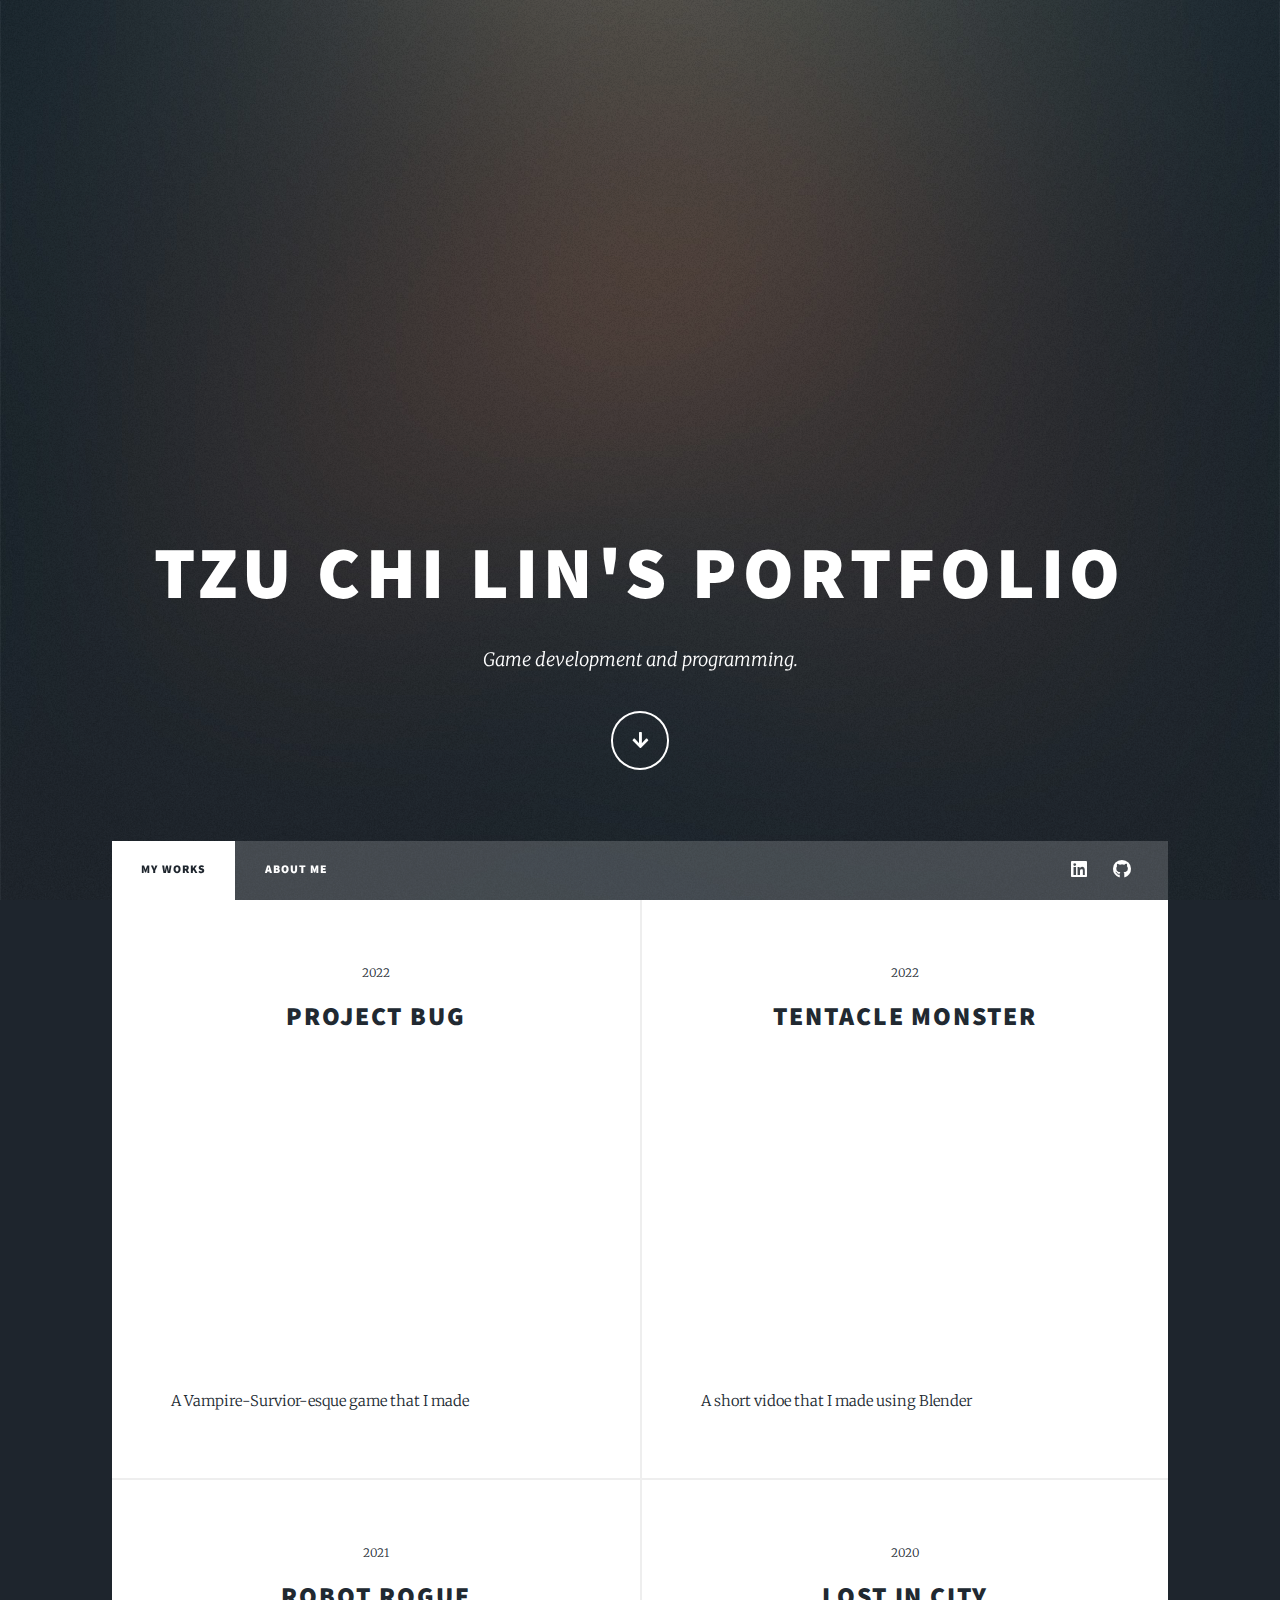
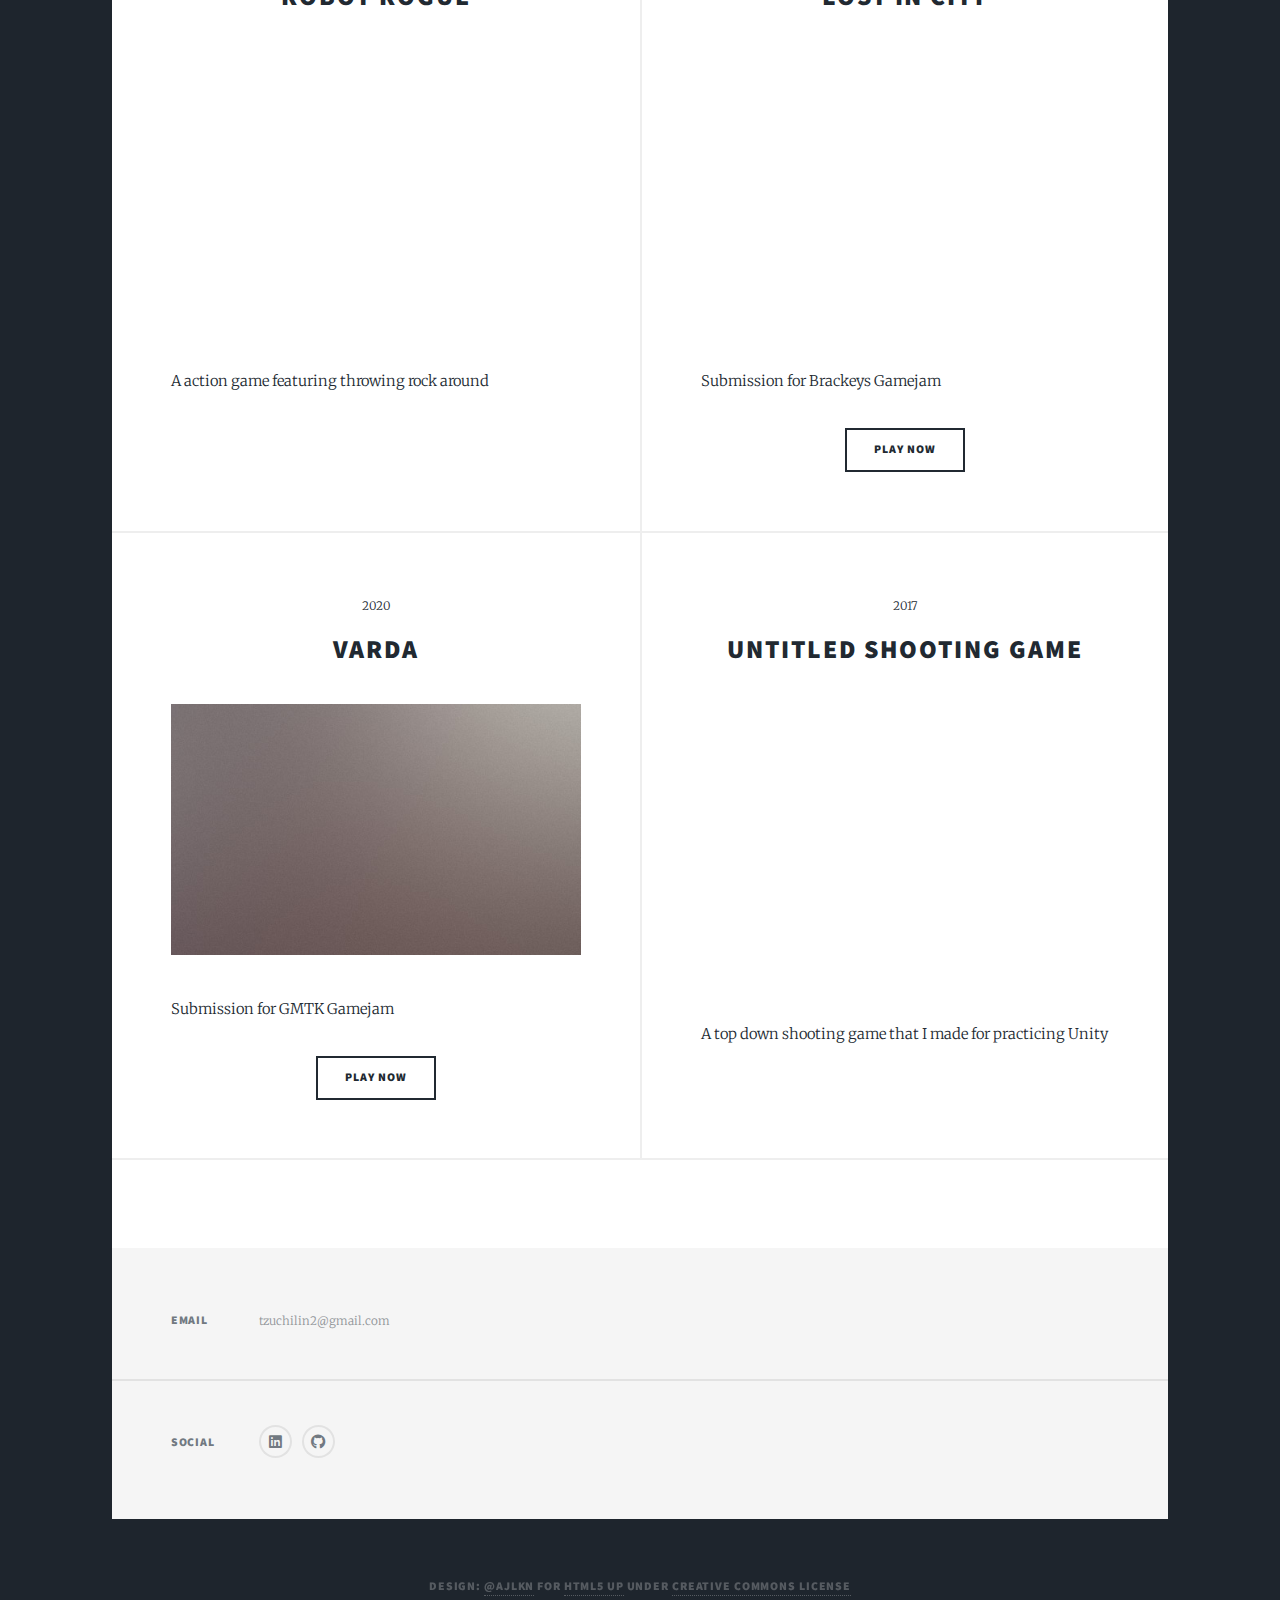
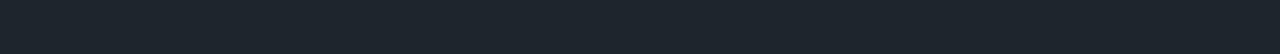
==== commit 254d76e4: "update most of my project" ====
--- a/index.html
+++ b/index.html
@@ -19,9 +19,8 @@
 
 				<!-- Intro -->
 					<div id="intro">
-						<h1>Portfolio</h1>
-						<p>A free, fully responsive HTML5 + CSS3 site template designed by <a href="https://twitter.com/ajlkn">@ajlkn</a> for <a href="https://html5up.net">HTML5 UP</a><br />
-						and released for free under the <a href="https://html5up.net/license">Creative Commons license</a>.</p>
+						<h1>Tzu Chi Lin's Portfolio</h1>
+						<p>Game development and programming.</p>
 						<ul class="actions">
 							<li><a href="#header" class="button icon solid solo fa-arrow-down scrolly">Continue</a></li>
 						</ul>
@@ -29,18 +28,18 @@
 
 				<!-- Header -->
 					<header id="header">
-						<a href="index.html" class="logo">Massively</a>
+						<a href="index.html" class="logo">#</a>
 					</header>
 
 				<!-- Nav -->
 					<nav id="nav">
 						<ul class="links">
-							<li class="active"><a href="index.html">This is Massively</a></li>
-							<li><a href="generic.html">Generic Page</a></li>
-							<li><a href="elements.html">Elements Reference</a></li>
+							<li class="active"><a href="index.html">My Works</a></li>
+							<li><a href="generic.html">About Me</a></li>
+							<!-- <li><a href="elements.html">Elements Reference</a></li> -->
 						</ul>
 						<ul class="icons">
-							<li><a href="#" class="icon brands fa-linkedin"><span class="label">Linkedin</span></a></li>
+							<li><a href="https://www.linkedin.com/in/%E5%AD%90%E7%A5%BA-%E6%9E%97-884353255/" class="icon brands fa-linkedin"><span class="label">Linkedin</span></a></li>
 							<li><a href="https://github.com/lightweaver2" class="icon brands fa-github"><span class="label">GitHub</span></a></li>
 						</ul>
 					</nav>
@@ -49,9 +48,9 @@
 					<div id="main">
 
 						<!-- Featured Post -->
-							<article class="post featured">
+							<!-- <article class="post featured">
 								<header class="major">
-									<span class="date">2017</span>
+									<span class="date">2022</span>
 									<h2><a href="#">And this is a<br />
 									massive headline</a></h2>
 									<p>Aenean ornare velit lacus varius enim ullamcorper proin aliquam<br />
@@ -62,81 +61,80 @@
 								<ul class="actions special">
 									<li><a href="#" class="button large">Full Story</a></li>
 								</ul>
-							</article>
+							</article> -->
 
 						<!-- Posts -->
 							<section class="posts">
 								<article>
 									<header>
+										<span class="date">2022</span>
+										<h2>Project Bug</h2>
+									</header>
+									<!-- <a href="#" class="image fit"><img src="images/pic02.jpg" alt="" /></a> -->
+									<iframe width="560" height="315" src="https://www.youtube.com/embed/_530qsBAZp0" title="YouTube video player" frameborder="0" allow="accelerometer; autoplay; clipboard-write; encrypted-media; gyroscope; picture-in-picture" allowfullscreen></iframe>
+									<p>A Vampire-Survior-esque game that I made</p>
+									<!-- <ul class="actions special">
+										<li><a href="#" class="button">Full Story</a></li>
+									</ul> -->
+								</article>
+								<article>
+									<header>
+										<span class="date">2022</span>
+										<h2>Tentacle Monster</h2>
+									</header>
+									<iframe width="560" height="315" src="https://www.youtube.com/embed/QnMWCRBQpJA" title="YouTube video player" frameborder="0" allow="accelerometer; autoplay; clipboard-write; encrypted-media; gyroscope; picture-in-picture" allowfullscreen></iframe>
+									<p>A short vidoe that I made using Blender</p>
+									<!-- <ul class="actions special">
+										<li><a href="#" class="button">Full Story</a></li>
+									</ul> -->
+								</article>
+								<article>
+									<header>
+										<span class="date">2021</span>
+										<h2>Robot Rogue</h2>
+									</header>
+									<!-- <a href="#" class="image fit"><img src="images/pic04.jpg" alt="" /></a> -->
+									<iframe width="560" height="315" src="https://www.youtube.com/embed/SMOZFAp-X30" title="YouTube video player" frameborder="0" allow="accelerometer; autoplay; clipboard-write; encrypted-media; gyroscope; picture-in-picture" allowfullscreen></iframe>
+									<p>A action game featuring throwing rock around</p>
+									<!-- <ul class="actions special">
+										<li><a href="#" class="button">Full Story</a></li>
+									</ul> -->
+								</article>
+								<article>
+									<header>
+										<span class="date">2020</span>
+										<h2>Lost In City</h2>
+									</header>
+									<!-- <a href="#" class="image fit"><img src="images/pic05.jpg" alt="" /></a> -->
+									<iframe width="560" height="315" src="https://www.youtube.com/embed/2atAtQt6Jxc" title="YouTube video player" frameborder="0" allow="accelerometer; autoplay; clipboard-write; encrypted-media; gyroscope; picture-in-picture" allowfullscreen></iframe>
+
+									<p>Submission for Brackeys Gamejam</p>
+									<ul class="actions special">
+										<li><a href="https://eccioa.itch.io/lostincity" class="button">Play Now</a></li>
+									</ul>
+								</article>
+								<article>
+									<header>
+										<span class="date">2020</span>
+										<h2>Varda</h2>
+									</header>
+									<a href="#" class="image fit"><img src="images/pic06.jpg" alt="" /></a>
+									<p>Submission for GMTK Gamejam</p>
+									<ul class="actions special">
+										<li><a href="https://eccioa.itch.io/varda" class="button">Play Now</a></li>
+									</ul>
+								</article>
+								<article>
+									<header>
 										<span class="date">2017</span>
-										<h2><a href="#">Sed magna<br />
-										ipsum faucibus</a></h2>
-									</header>
-									<a href="#" class="image fit"><img src="images/pic02.jpg" alt="" /></a>
-									<p>Donec eget ex magna. Interdum et malesuada fames ac ante ipsum primis in faucibus. Pellentesque venenatis dolor imperdiet dolor mattis sagittis magna etiam.</p>
-									<ul class="actions special">
-										<li><a href="#" class="button">Full Story</a></li>
-									</ul>
-								</article>
-								<article>
-									<header>
-										<span class="date">2017</span>
-										<h2><a href="#">Primis eget<br />
-										imperdiet lorem</a></h2>
-									</header>
-									<a href="#" class="image fit"><img src="images/pic03.jpg" alt="" /></a>
-									<p>Donec eget ex magna. Interdum et malesuada fames ac ante ipsum primis in faucibus. Pellentesque venenatis dolor imperdiet dolor mattis sagittis magna etiam.</p>
-									<ul class="actions special">
-										<li><a href="#" class="button">Full Story</a></li>
-									</ul>
-								</article>
-								<article>
-									<header>
-										<span class="date">2017</span>
-										<h2><a href="#">Ante mattis<br />
-										interdum dolor</a></h2>
-									</header>
-									<a href="#" class="image fit"><img src="images/pic04.jpg" alt="" /></a>
-									<p>Donec eget ex magna. Interdum et malesuada fames ac ante ipsum primis in faucibus. Pellentesque venenatis dolor imperdiet dolor mattis sagittis magna etiam.</p>
-									<ul class="actions special">
-										<li><a href="#" class="button">Full Story</a></li>
-									</ul>
-								</article>
-								<article>
-									<header>
-										<span class="date">2017</span>
-										<h2><a href="#">Tempus sed<br />
-										nulla imperdiet</a></h2>
-									</header>
-									<a href="#" class="image fit"><img src="images/pic05.jpg" alt="" /></a>
-									<p>Donec eget ex magna. Interdum et malesuada fames ac ante ipsum primis in faucibus. Pellentesque venenatis dolor imperdiet dolor mattis sagittis magna etiam.</p>
-									<ul class="actions special">
-										<li><a href="#" class="button">Full Story</a></li>
-									</ul>
-								</article>
-								<article>
-									<header>
-										<span class="date">2017</span>
-										<h2><a href="#">Odio magna<br />
-										sed consectetur</a></h2>
-									</header>
-									<a href="#" class="image fit"><img src="images/pic06.jpg" alt="" /></a>
-									<p>Donec eget ex magna. Interdum et malesuada fames ac ante ipsum primis in faucibus. Pellentesque venenatis dolor imperdiet dolor mattis sagittis magna etiam.</p>
-									<ul class="actions special">
-										<li><a href="#" class="button">Full Story</a></li>
-									</ul>
-								</article>
-								<article>
-									<header>
-										<span class="date">2017</span>
-										<h2><a href="#">Augue lorem<br />
-										primis vestibulum</a></h2>
-									</header>
-									<a href="#" class="image fit"><img src="images/pic07.jpg" alt="" /></a>
-									<p>Donec eget ex magna. Interdum et malesuada fames ac ante ipsum primis in faucibus. Pellentesque venenatis dolor imperdiet dolor mattis sagittis magna etiam.</p>
-									<ul class="actions special">
-										<li><a href="#" class="button">Full Story</a></li>
-									</ul>
+										<h2>Untitled Shooting Game</h2>
+									</header>
+									<!-- <a href="#" class="image fit"><img src="images/pic07.jpg" alt="" /></a> -->
+									<iframe width="560" height="315" src="https://www.youtube.com/embed/dz9iuwRSKdg" title="YouTube video player" frameborder="0" allow="accelerometer; autoplay; clipboard-write; encrypted-media; gyroscope; picture-in-picture" allowfullscreen></iframe>
+									<p>A top down shooting game that I made for practicing Unity</p>
+									<!-- <ul class="actions special">
+										<li><a href="#" class="button">Full Story</a></li>
+									</ul> -->
 								</article>
 							</section>
 
@@ -181,24 +179,23 @@
 							</form>
 						</section> -->
 						<section class="split contact">
-							<section class="alt">
+							<!-- <section class="alt">
 								<h3>Address</h3>
-								<p>1234 Somewhere Road #87257<br />
-								Nashville, TN 00000-0000</p>
-							</section>
-							<section>
+								<p>Taipei, Taiwan</p>
+							</section> -->
+							<!-- <section>
 								<h3>Phone</h3>
 								<p><a href="#">(000) 000-0000</a></p>
-							</section>
+							</section> -->
 							<section>
 								<h3>Email</h3>
-								<p><a href="#">info@untitled.tld</a></p>
+								<p>tzuchilin2@gmail.com</p>
 							</section>
 							<section>
 								<h3>Social</h3>
 								<ul class="icons alt">
-									<li><a href="#" class="icon brands fa-linkedin"><span class="label">Linkedin</span></a></li>
-									<li><a href="#" class="icon brands fa-github"><span class="label">GitHub</span></a></li>
+									<li><a href="https://www.linkedin.com/in/%E5%AD%90%E7%A5%BA-%E6%9E%97-884353255/" class="icon brands fa-linkedin"><span class="label">Linkedin</span></a></li>
+									<li><a href="https://github.com/lightweaver2" class="icon brands fa-github"><span class="label">GitHub</span></a></li>
 								</ul>
 							</section>
 						</section>
@@ -206,7 +203,10 @@
 
 				<!-- Copyright -->
 					<div id="copyright">
-						<ul><li>&copy; Untitled</li><li>Design: <a href="https://html5up.net">HTML5 UP</a></li></ul>
+						<ul>
+							<!-- <li>&copy; Untitled</li> -->
+							<li>Design: <a href="https://twitter.com/ajlkn">@ajlkn</a> for <a href="https://html5up.net">HTML5 UP</a> under <a href="https://html5up.net/license">Creative Commons license</a></li>
+						</ul>
 					</div>
 
 			</div>
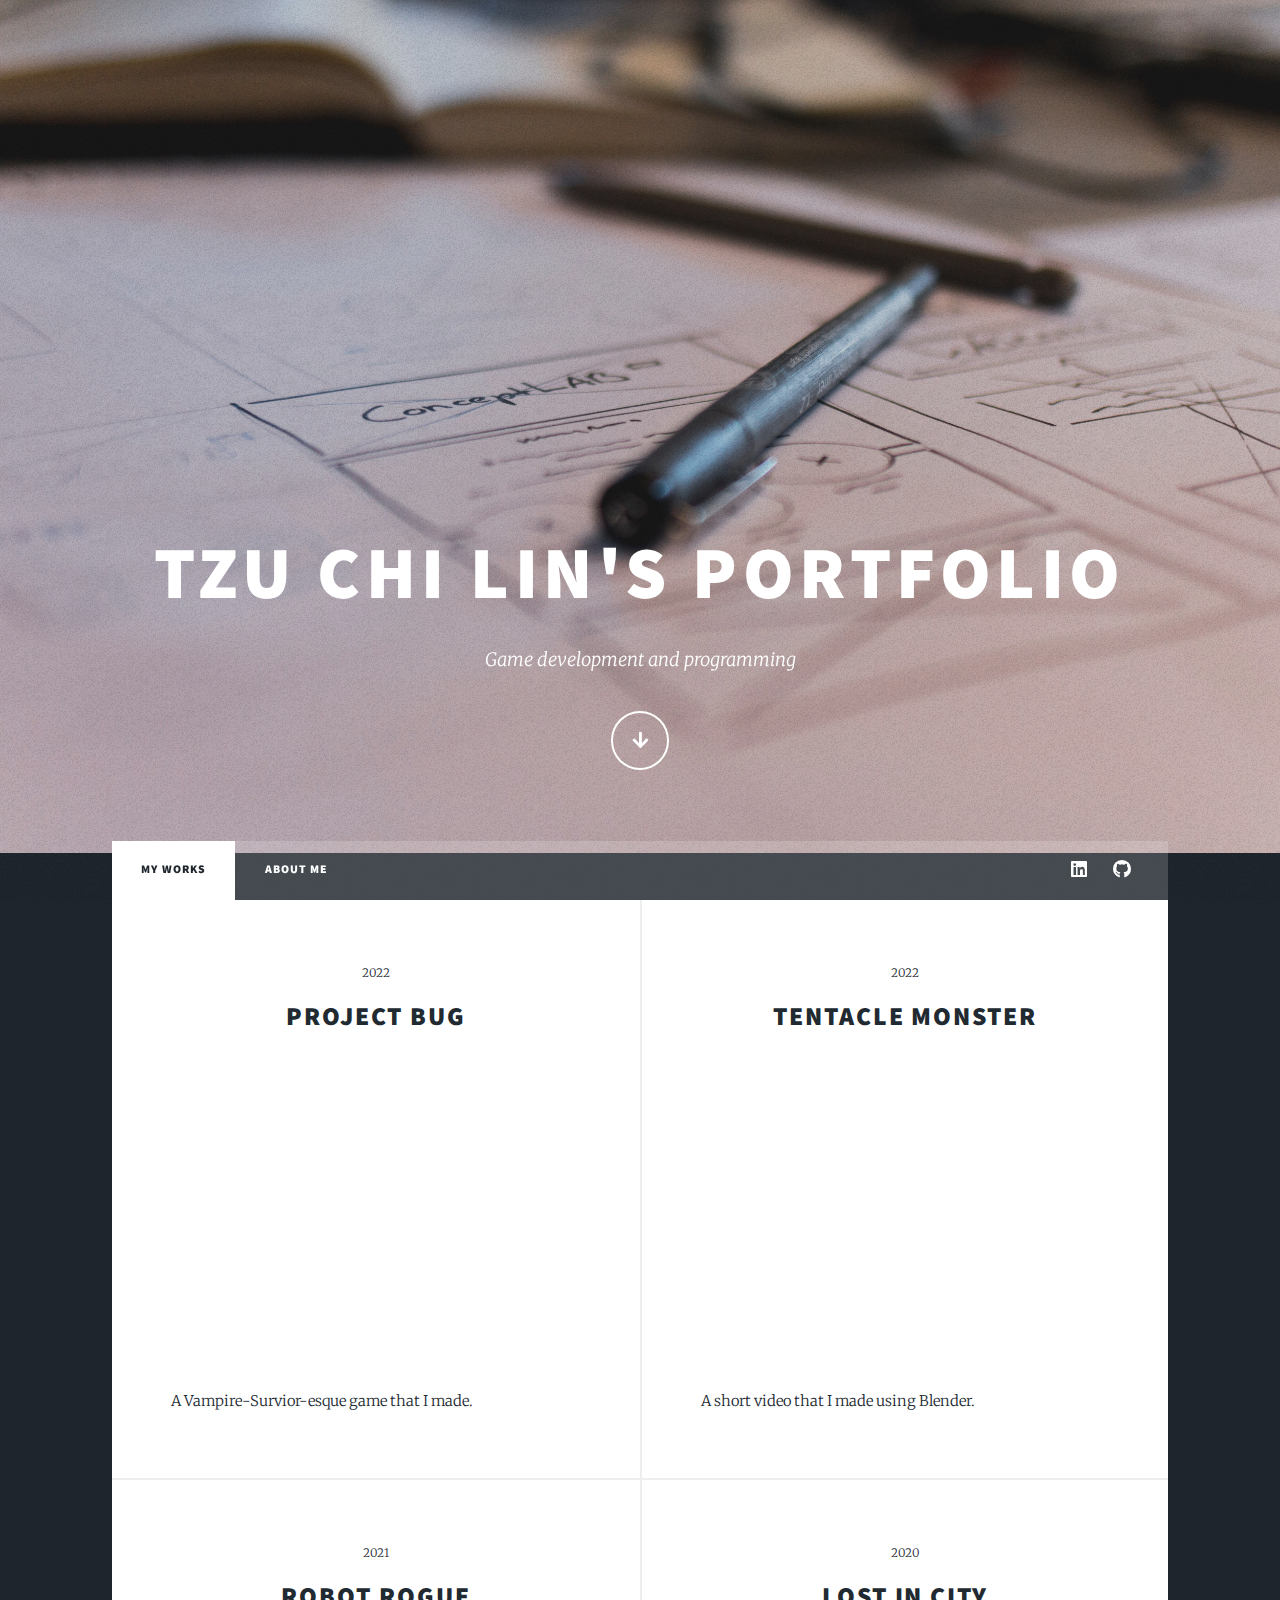
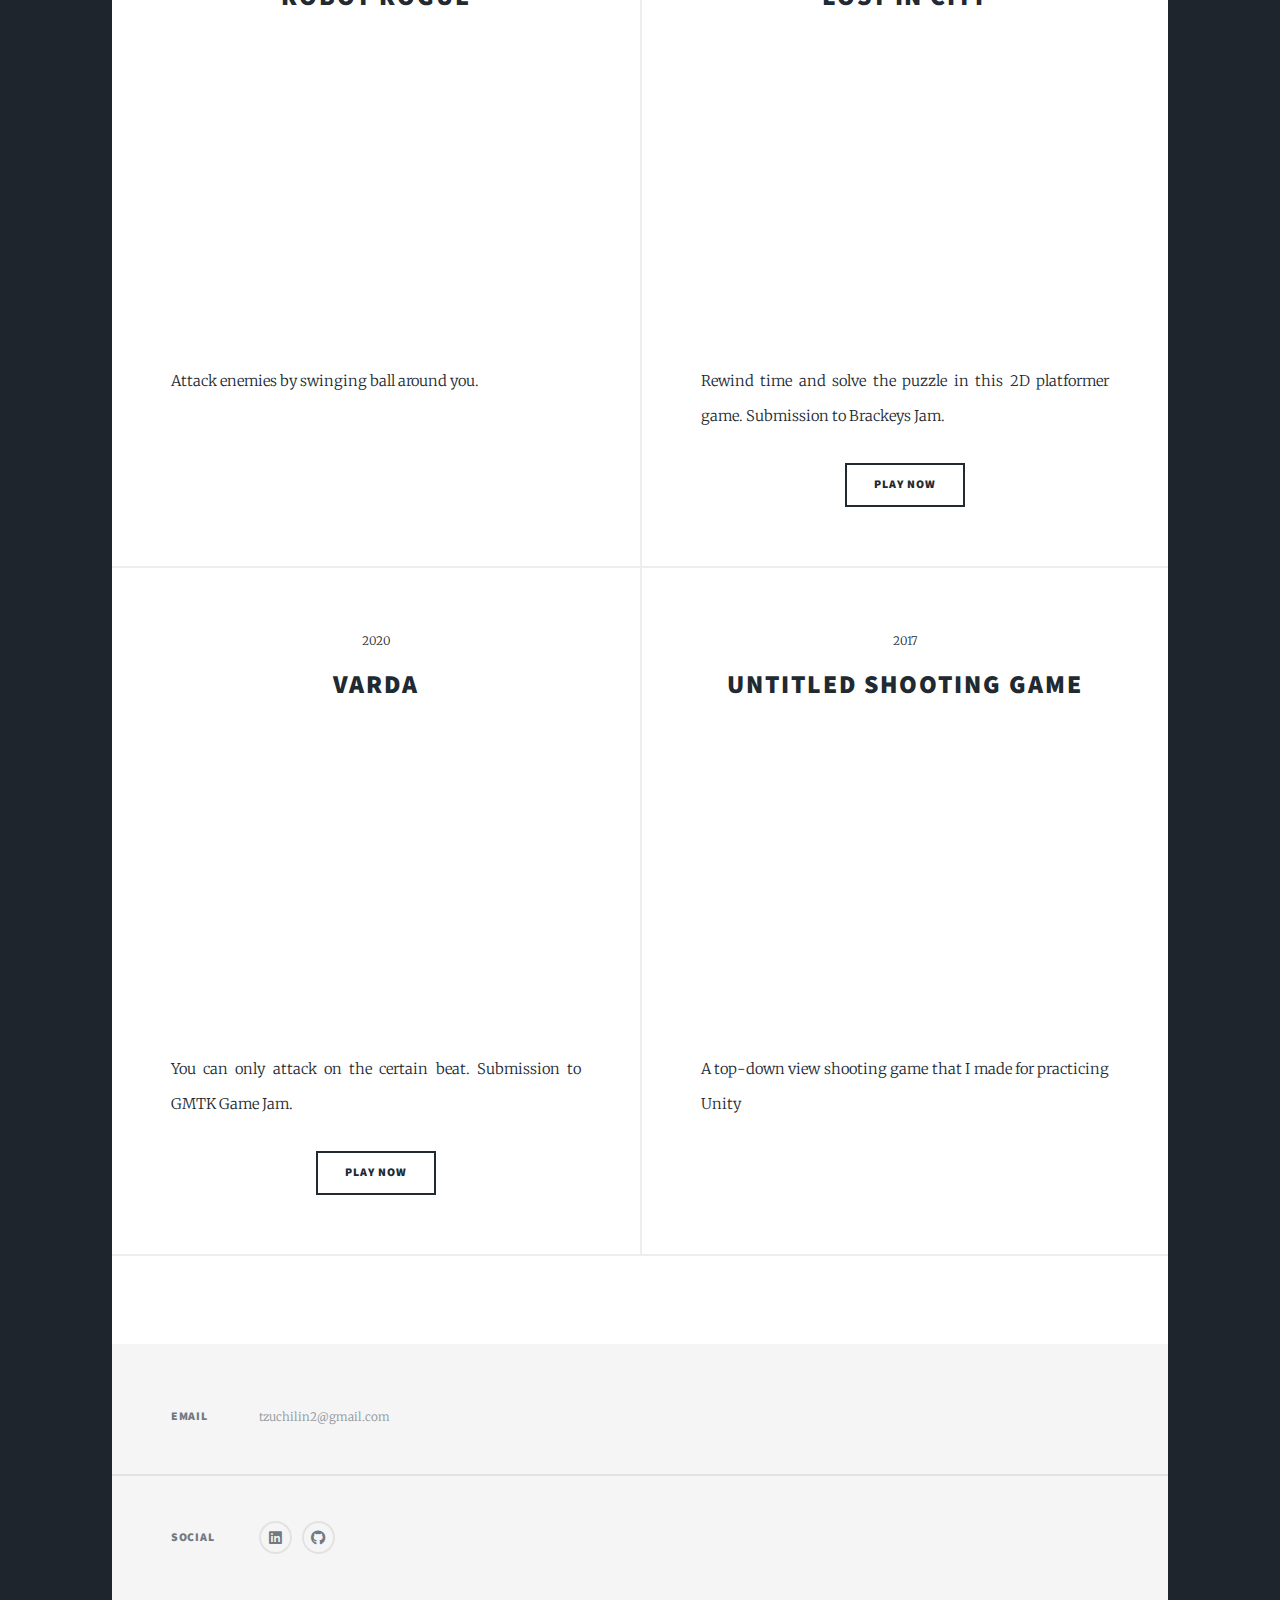
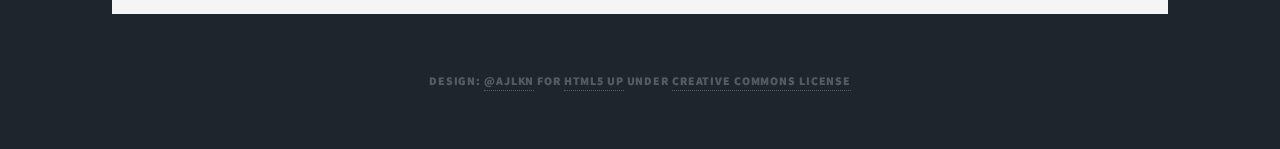
==== commit 4b80ff8a: "finish first draft" ====
--- a/index.html
+++ b/index.html
@@ -6,7 +6,7 @@
 -->
 <html>
 	<head>
-		<title>Massively by HTML5 UP</title>
+		<title>Tzu Chi Lin's Portfolio</title>
 		<meta charset="utf-8" />
 		<meta name="viewport" content="width=device-width, initial-scale=1, user-scalable=no" />
 		<link rel="stylesheet" href="assets/css/main.css" />
@@ -20,7 +20,7 @@
 				<!-- Intro -->
 					<div id="intro">
 						<h1>Tzu Chi Lin's Portfolio</h1>
-						<p>Game development and programming.</p>
+						<p>Game development and programming</p>
 						<ul class="actions">
 							<li><a href="#header" class="button icon solid solo fa-arrow-down scrolly">Continue</a></li>
 						</ul>
@@ -28,13 +28,13 @@
 
 				<!-- Header -->
 					<header id="header">
-						<a href="index.html" class="logo">#</a>
+						<a class="logo">Explore</a>
 					</header>
 
 				<!-- Nav -->
 					<nav id="nav">
 						<ul class="links">
-							<li class="active"><a href="index.html">My Works</a></li>
+							<li class="active"><a>My Works</a></li>
 							<li><a href="generic.html">About Me</a></li>
 							<!-- <li><a href="elements.html">Elements Reference</a></li> -->
 						</ul>
@@ -72,7 +72,7 @@
 									</header>
 									<!-- <a href="#" class="image fit"><img src="images/pic02.jpg" alt="" /></a> -->
 									<iframe width="560" height="315" src="https://www.youtube.com/embed/_530qsBAZp0" title="YouTube video player" frameborder="0" allow="accelerometer; autoplay; clipboard-write; encrypted-media; gyroscope; picture-in-picture" allowfullscreen></iframe>
-									<p>A Vampire-Survior-esque game that I made</p>
+									<p>A Vampire-Survior-esque game that I made.</p>
 									<!-- <ul class="actions special">
 										<li><a href="#" class="button">Full Story</a></li>
 									</ul> -->
@@ -83,7 +83,7 @@
 										<h2>Tentacle Monster</h2>
 									</header>
 									<iframe width="560" height="315" src="https://www.youtube.com/embed/QnMWCRBQpJA" title="YouTube video player" frameborder="0" allow="accelerometer; autoplay; clipboard-write; encrypted-media; gyroscope; picture-in-picture" allowfullscreen></iframe>
-									<p>A short vidoe that I made using Blender</p>
+									<p>A short video that I made using Blender.</p>
 									<!-- <ul class="actions special">
 										<li><a href="#" class="button">Full Story</a></li>
 									</ul> -->
@@ -95,7 +95,7 @@
 									</header>
 									<!-- <a href="#" class="image fit"><img src="images/pic04.jpg" alt="" /></a> -->
 									<iframe width="560" height="315" src="https://www.youtube.com/embed/SMOZFAp-X30" title="YouTube video player" frameborder="0" allow="accelerometer; autoplay; clipboard-write; encrypted-media; gyroscope; picture-in-picture" allowfullscreen></iframe>
-									<p>A action game featuring throwing rock around</p>
+									<p>Attack enemies by swinging ball around you.</p>
 									<!-- <ul class="actions special">
 										<li><a href="#" class="button">Full Story</a></li>
 									</ul> -->
@@ -108,7 +108,7 @@
 									<!-- <a href="#" class="image fit"><img src="images/pic05.jpg" alt="" /></a> -->
 									<iframe width="560" height="315" src="https://www.youtube.com/embed/2atAtQt6Jxc" title="YouTube video player" frameborder="0" allow="accelerometer; autoplay; clipboard-write; encrypted-media; gyroscope; picture-in-picture" allowfullscreen></iframe>
 
-									<p>Submission for Brackeys Gamejam</p>
+									<p>Rewind time and solve the puzzle in this 2D platformer game. Submission to Brackeys Jam.</p>
 									<ul class="actions special">
 										<li><a href="https://eccioa.itch.io/lostincity" class="button">Play Now</a></li>
 									</ul>
@@ -118,8 +118,8 @@
 										<span class="date">2020</span>
 										<h2>Varda</h2>
 									</header>
-									<a href="#" class="image fit"><img src="images/pic06.jpg" alt="" /></a>
-									<p>Submission for GMTK Gamejam</p>
+									<iframe width="560" height="315" src="https://www.youtube.com/embed/rhK0oEYdCoQ" title="YouTube video player" frameborder="0" allow="accelerometer; autoplay; clipboard-write; encrypted-media; gyroscope; picture-in-picture" allowfullscreen></iframe>
+									<p>You can only attack on the certain beat. Submission to GMTK Game Jam.</p>
 									<ul class="actions special">
 										<li><a href="https://eccioa.itch.io/varda" class="button">Play Now</a></li>
 									</ul>
@@ -131,7 +131,7 @@
 									</header>
 									<!-- <a href="#" class="image fit"><img src="images/pic07.jpg" alt="" /></a> -->
 									<iframe width="560" height="315" src="https://www.youtube.com/embed/dz9iuwRSKdg" title="YouTube video player" frameborder="0" allow="accelerometer; autoplay; clipboard-write; encrypted-media; gyroscope; picture-in-picture" allowfullscreen></iframe>
-									<p>A top down shooting game that I made for practicing Unity</p>
+									<p>A top-down view shooting game that I made for practicing Unity</p>
 									<!-- <ul class="actions special">
 										<li><a href="#" class="button">Full Story</a></li>
 									</ul> -->
--- a/assets/css/main.css
+++ b/assets/css/main.css
@@ -1,10 +1,10 @@
 @import url(fontawesome-all.min.css);
 @import url("https://fonts.googleapis.com/css?family=Merriweather:300,700,300italic,700italic|Source+Sans+Pro:900");
 
-/*
-	Massively by HTML5 UP
-	html5up.net | @ajlkn
-	Free for personal and commercial use under the CCA 3.0 license (html5up.net/license)
+/*
+	Massively by HTML5 UP
+	html5up.net | @ajlkn
+	Free for personal and commercial use under the CCA 3.0 license (html5up.net/license)
 */
 
 html, body, div, span, applet, object,
@@ -3234,7 +3234,7 @@
 			width: 100%;
 			height: 100%;
 			background-color: #212931;
-			background-image: url("../../images/overlay.png"), linear-gradient(0deg, rgba(0, 0, 0, 0.1), rgba(0, 0, 0, 0.1)), url("../../images/bg.jpg");
+			background-image: url("../../images/overlay.png"), linear-gradient(0deg, rgba(0, 0, 0, 0.1), rgba(0, 0, 0, 0.1)), url("../../images/BG_Pen.jpg");
 			background-size: auto,								auto,														100% auto;
 			background-position: center,								center,														top center;
 			background-repeat: repeat,								no-repeat,													no-repeat;
--- a/assets/css/noscript.css
+++ b/assets/css/noscript.css
@@ -1,16 +1,16 @@
 @import url(font-awesome.min.css);
 
-/*
-	Massively by HTML5 UP
-	html5up.net | @ajlkn
-	Free for personal and commercial use under the CCA 3.0 license (html5up.net/license)
+/*
+	Massively by HTML5 UP
+	html5up.net | @ajlkn
+	Free for personal and commercial use under the CCA 3.0 license (html5up.net/license)
 */
 
 /* Wrapper */
 
 	#wrapper {
 		background-color: #212931;
-		background-image: url("../../images/overlay.png"), linear-gradient(0deg, rgba(0, 0, 0, 0.1), rgba(0, 0, 0, 0.1)), url("../../images/bg.jpg");
+		background-image: url("../../images/overlay.png"), linear-gradient(0deg, rgba(0, 0, 0, 0.1), rgba(0, 0, 0, 0.1)), url("../../images/BG_Pen.jpg");
 		background-size: auto,								auto,														100% auto;
 		background-position: center,								center,														top center;
 		background-repeat: repeat,								no-repeat,													no-repeat;
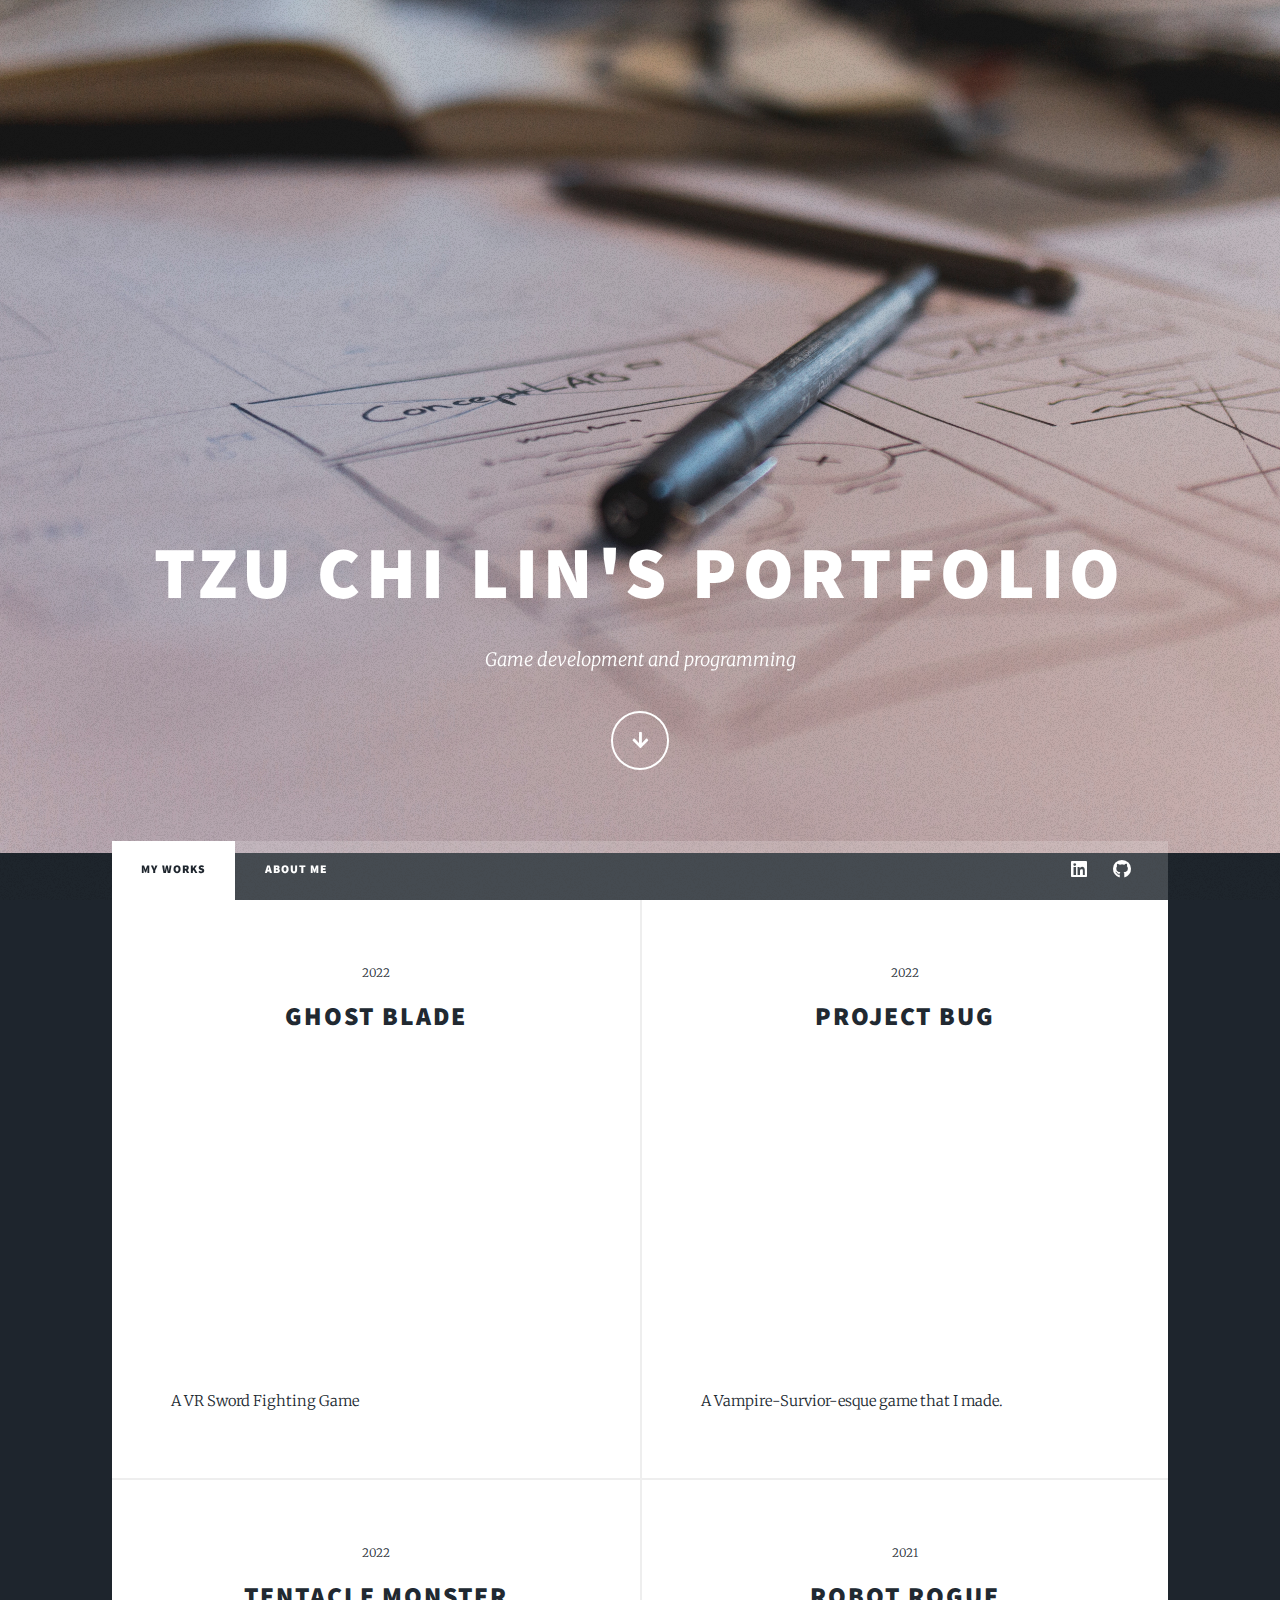
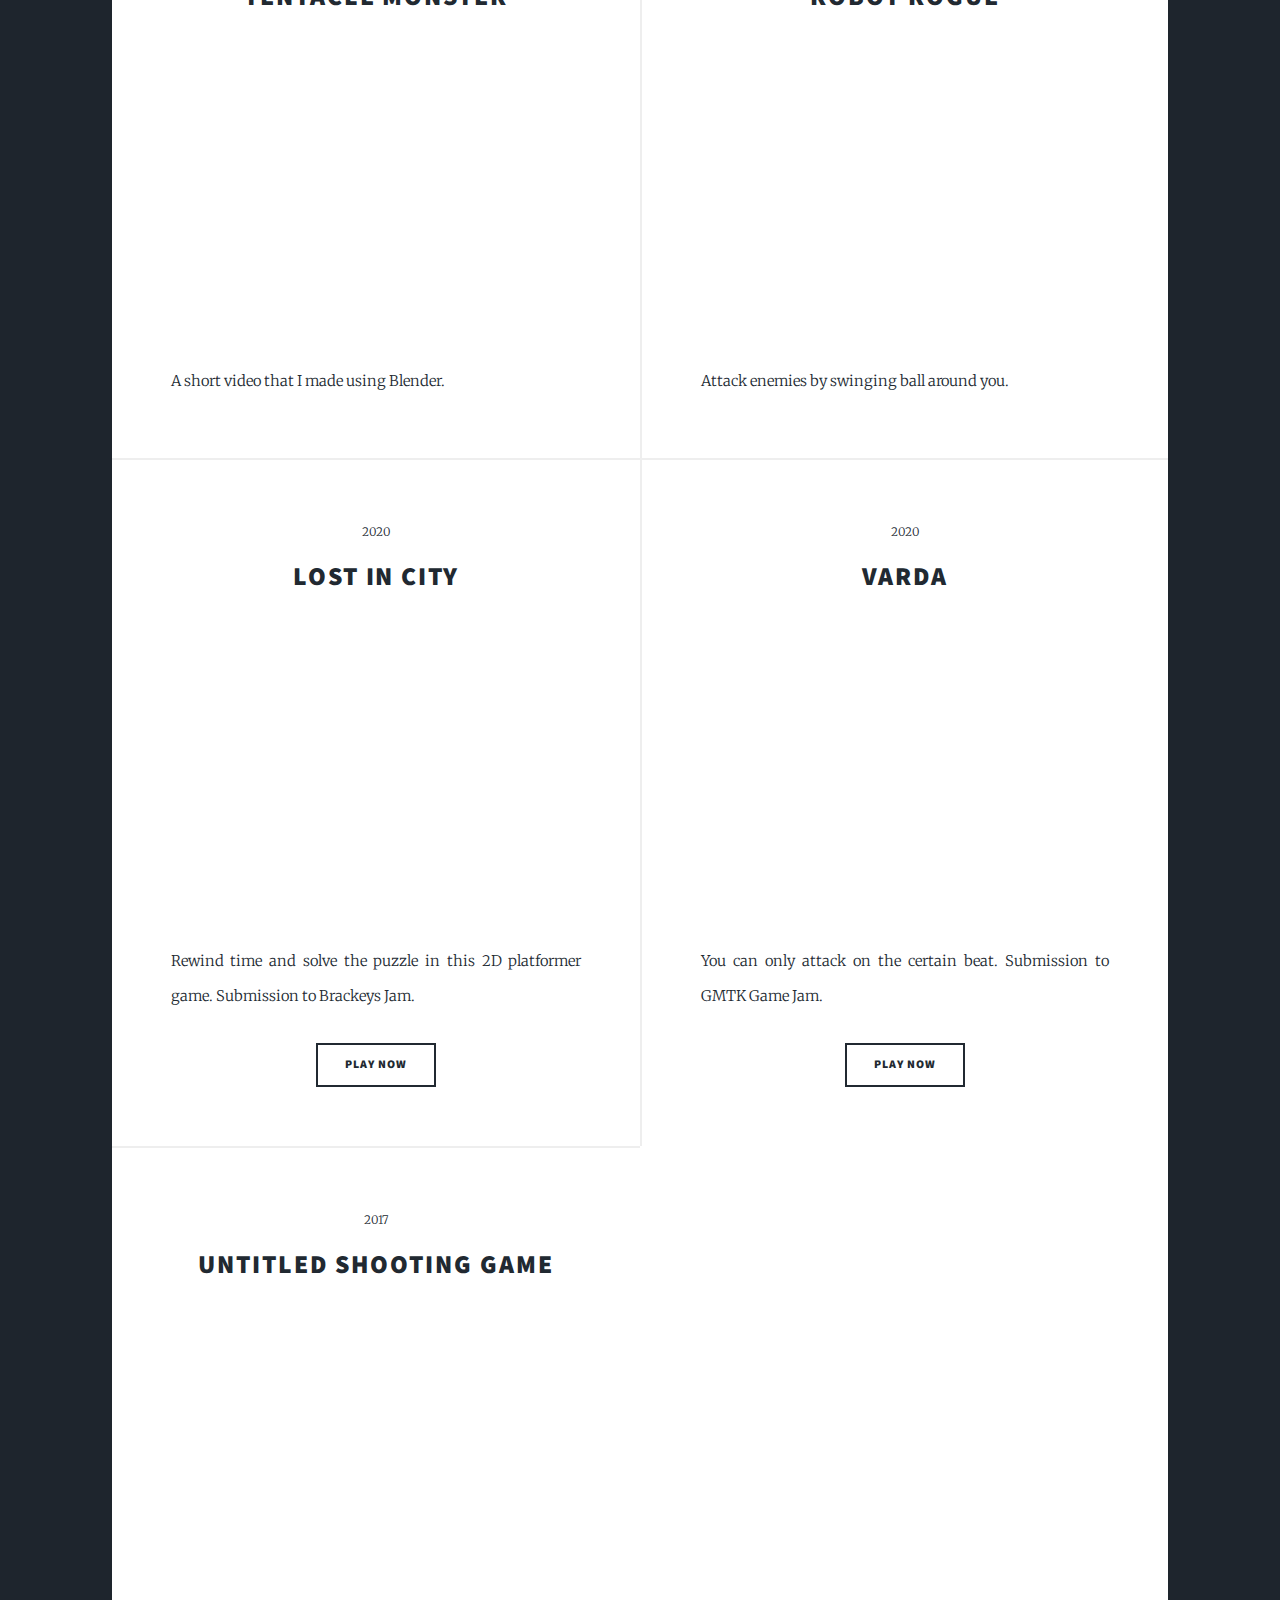
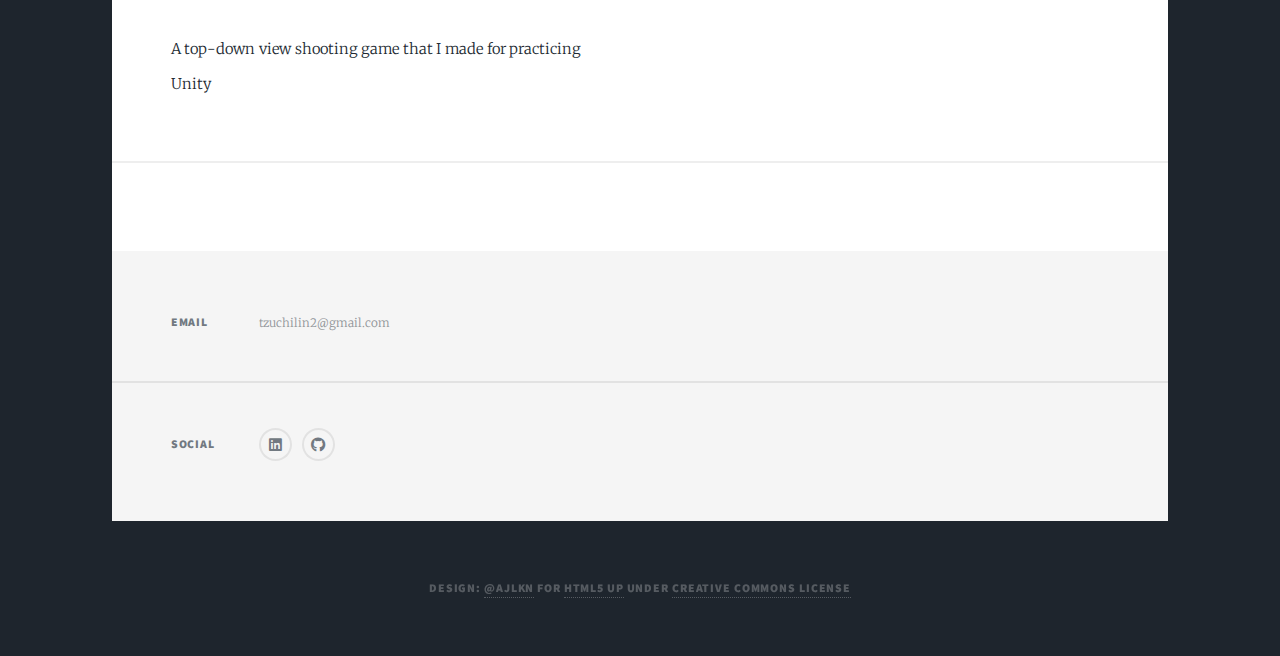
==== commit 6bf9808d: "add new video" ====
--- a/index.html
+++ b/index.html
@@ -65,6 +65,18 @@
 
 						<!-- Posts -->
 							<section class="posts">
+								<article>
+									<header>
+										<span class="date">2022</span>
+										<h2>Ghost Blade</h2>
+									</header>
+									<!-- <a href="#" class="image fit"><img src="images/pic02.jpg" alt="" /></a> -->
+									<iframe width="560" height="315" src="https://www.youtube.com/embed/WEF1S1UMud4" title="YouTube video player" frameborder="0" allow="accelerometer; autoplay; clipboard-write; encrypted-media; gyroscope; picture-in-picture" allowfullscreen></iframe>
+									<p>A VR Sword Fighting Game</p>
+									<!-- <ul class="actions special">
+										<li><a href="#" class="button">Full Story</a></li>
+									</ul> -->
+								</article>
 								<article>
 									<header>
 										<span class="date">2022</span>
